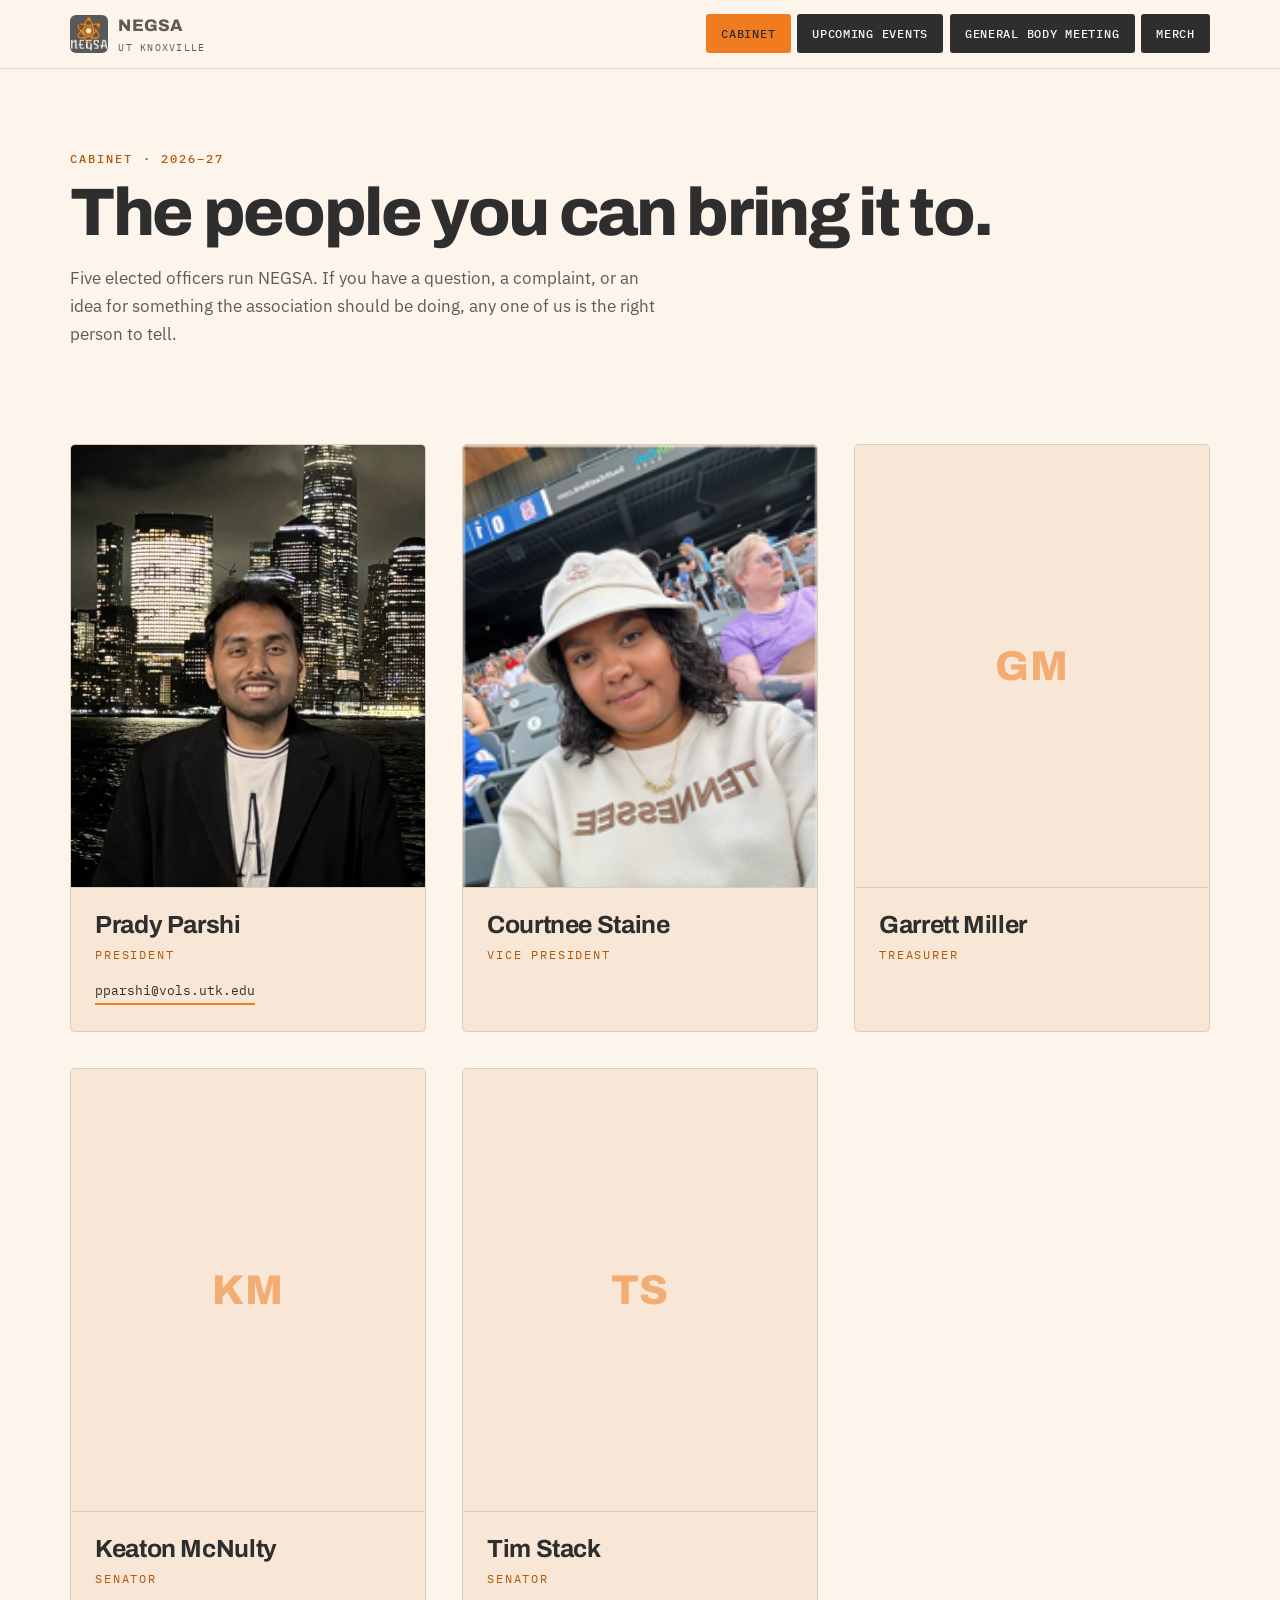
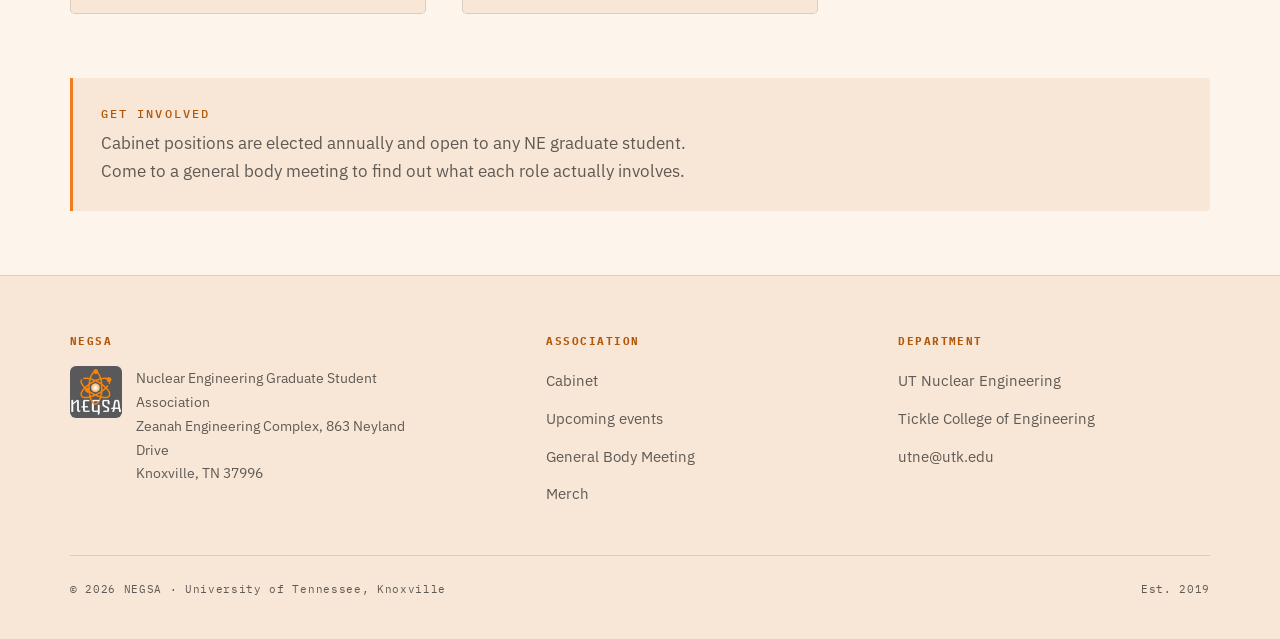
==== cabinet.html @ dd208d73 "Add files via upload" ====
<!DOCTYPE html>
<html lang="en">
<head>
<meta charset="UTF-8">
<meta name="viewport" content="width=device-width, initial-scale=1.0">
<title>Cabinet — NEGSA | UT Knoxville</title>
<meta name="description" content="The NEGSA cabinet: president, vice president, treasurer, and senators for the Nuclear Engineering Graduate Student Association at UT Knoxville.">
<link rel="icon" href="negsa-logo.jpg">
<link rel="preconnect" href="https://fonts.googleapis.com">
<link rel="preconnect" href="https://fonts.gstatic.com" crossorigin>
<link href="https://fonts.googleapis.com/css2?family=Archivo:wght@500;600;700;800&family=IBM+Plex+Mono:wght@400;500;600&family=IBM+Plex+Sans:wght@400;500;600&display=swap" rel="stylesheet">
<link rel="stylesheet" href="style.css">
</head>
<body>

<header>
  <nav class="nav">
    <a class="brand" href="index.html">
      <img src="negsa-logo.jpg" alt="">
      <span style="display:block">
        <b>NEGSA</b>
        <span>UT Knoxville</span>
      </span>
    </a>
    <button class="navtoggle" aria-expanded="false" aria-controls="navlinks">Menu</button>
    <div class="navlinks" id="navlinks">
      <a href="cabinet.html" aria-current="page">Cabinet</a>
      <a href="index.html#events">Upcoming events</a>
      <a href="index.html#gbm">General Body Meeting</a>
      <a href="index.html#merch">Merch</a>
    </div>
  </nav>
</header>

<main>

  <div class="cabinet-hero">
    <div class="shell">
      <p class="eyebrow">Cabinet &middot; 2026&ndash;27</p>
      <h1>The people you can bring it to.</h1>
      <p class="lede">Five elected officers run NEGSA. If you have a question, a complaint, or an idea for something the association should be doing, any one of us is the right person to tell.</p>
    </div>
  </div>

  <div class="shell">

    <div class="roster">

      <div class="roster-row">
        <div class="portrait"><img src="prady.jpg" alt="Prady Parshi"></div>
        <div class="caption">
          <h2>Prady Parshi</h2>
          <p class="role">President</p>
          <a class="contact-link" href="mailto:pparshi@vols.utk.edu">pparshi@vols.utk.edu</a>
        </div>
      </div>

      <div class="roster-row">
        <div class="portrait"><img src="courtneepicture.png" alt="Courtnee Staine"></div>
        <div class="caption">
          <h2>Courtnee Staine</h2>
          <p class="role">Vice President</p>
        </div>
      </div>

      <div class="roster-row">
        <div class="portrait" data-initials="GM"></div>
        <div class="caption">
          <h2>Garrett Miller</h2>
          <p class="role">Treasurer</p>
        </div>
      </div>

      <div class="roster-row">
        <div class="portrait" data-initials="KM"></div>
        <div class="caption">
          <h2>Keaton McNulty</h2>
          <p class="role">Senator</p>
        </div>
      </div>

      <div class="roster-row">
        <div class="portrait" data-initials="TS"></div>
        <div class="caption">
          <h2>Tim Stack</h2>
          <p class="role">Senator</p>
        </div>
      </div>

    </div>

    <div class="merch-note" style="margin-top:4rem;margin-bottom:4rem">
      <p class="eyebrow" style="margin-bottom:.4rem">Get involved</p>
      <p class="lede">Cabinet positions are elected annually and open to any NE graduate student. Come to a general body meeting to find out what each role actually involves.</p>
    </div>

  </div>

</main>

<footer>
  <div class="shell">
    <div class="foot-grid">
      <div>
        <h4>NEGSA</h4>
        <div class="foot-brand">
          <img src="negsa-logo.jpg" alt="">
          <p>Nuclear Engineering Graduate Student Association<br>Zeanah Engineering Complex, 863 Neyland Drive<br>Knoxville, TN 37996</p>
        </div>
      </div>
      <div>
        <h4>Association</h4>
        <ul>
          <li><a href="cabinet.html">Cabinet</a></li>
          <li><a href="index.html#events">Upcoming events</a></li>
          <li><a href="index.html#gbm">General Body Meeting</a></li>
          <li><a href="index.html#merch">Merch</a></li>
        </ul>
      </div>
      <div>
        <h4>Department</h4>
        <ul>
          <li><a href="https://ne.utk.edu">UT Nuclear Engineering</a></li>
          <li><a href="https://tickle.utk.edu">Tickle College of Engineering</a></li>
          <li><a href="mailto:utne@utk.edu">utne@utk.edu</a></li>
        </ul>
      </div>
    </div>
    <div class="colophon">
      <span>&copy; 2026 NEGSA &middot; University of Tennessee, Knoxville</span>
      <span>Est. 2019</span>
    </div>
  </div>
</footer>

<script src="script.js"></script>
</body>
</html>
---- style.css ----
:root{
  --paper:#FDF4EC;
  --paper-deep:#F8E7D6;
  --ink:#2E2E2E;
  --ink-soft:#5F5A55;
  --orange:#F07C1F;
  --orange-deep:#B15709;
  --rule:rgba(46,46,46,.14);
  --shell:min(1140px,92vw);
}

*{box-sizing:border-box;margin:0;padding:0}
html{scroll-behavior:smooth;scroll-padding-top:88px}
body{
  background:var(--paper);
  color:var(--ink);
  font-family:"IBM Plex Sans",system-ui,sans-serif;
  font-size:17px;
  line-height:1.65;
  -webkit-font-smoothing:antialiased;
}
img{max-width:100%;display:block}
a{color:inherit}

/* ---------- shared type ---------- */
.eyebrow{
  font-family:"IBM Plex Mono",monospace;
  font-size:.72rem;
  font-weight:500;
  letter-spacing:.18em;
  text-transform:uppercase;
  color:var(--orange-deep);
}
.h2{
  font-family:"Archivo",sans-serif;
  font-weight:800;
  font-size:clamp(2rem,4.4vw,3rem);
  line-height:1.04;
  letter-spacing:-.02em;
  margin:.5rem 0 1.1rem;
}
.lede{max-width:60ch;color:var(--ink-soft)}

.shell{width:var(--shell);margin-inline:auto}
section{padding:clamp(4rem,9vw,7rem) 0}

.orbit-rule{
  position:relative;height:1px;background:var(--rule);
  width:var(--shell);margin:0 auto;
}
.orbit-rule::after{
  content:"";position:absolute;top:-3.5px;left:0;
  width:7px;height:7px;border-radius:50%;background:var(--orange);
}

/* ---------- nav ---------- */
header{
  position:sticky;top:0;z-index:50;
  background:rgba(253,244,236,.9);
  backdrop-filter:blur(10px);
  border-bottom:1px solid var(--rule);
}
.nav{
  width:var(--shell);margin-inline:auto;
  display:flex;align-items:center;gap:1.25rem;
  padding:.75rem 0;
}
.brand{display:flex;align-items:center;gap:.65rem;text-decoration:none;margin-right:auto}
.brand img{width:38px;height:38px;border-radius:6px}
.brand b{
  font-family:"Archivo",sans-serif;font-weight:800;
  font-size:1.05rem;letter-spacing:.01em;
}
.brand span{
  display:block;font-family:"IBM Plex Mono",monospace;
  font-size:.6rem;letter-spacing:.13em;text-transform:uppercase;color:var(--ink-soft);
}
.navlinks{display:flex;gap:.4rem;align-items:center}
.navlinks a{
  font-family:"IBM Plex Mono",monospace;
  font-size:.76rem;font-weight:500;letter-spacing:.06em;
  text-transform:uppercase;text-decoration:none;
  padding:.6rem .95rem;border-radius:3px;
  background:var(--ink);color:var(--paper);
  transition:background .18s ease,color .18s ease;
}
.navlinks a:hover,.navlinks a:focus-visible{background:var(--orange);color:var(--ink)}
.navlinks a[aria-current="page"]{background:var(--orange);color:var(--ink)}
.navtoggle{display:none}

/* ---------- hero ---------- */
.hero{position:relative;overflow:hidden;padding:clamp(3.5rem,8vw,6.5rem) 0 clamp(3rem,6vw,5rem)}
.hero-grid{
  width:var(--shell);margin-inline:auto;
  display:grid;grid-template-columns:1.15fr .85fr;
  gap:clamp(2rem,5vw,4rem);align-items:center;
}
.hero h1{
  font-family:"Archivo",sans-serif;font-weight:800;
  font-size:clamp(2.6rem,6.6vw,4.9rem);
  line-height:.96;letter-spacing:-.035em;
  margin:.85rem 0 1.25rem;
}
.hero h1 em{font-style:normal;color:var(--orange-deep)}
.hero p{max-width:46ch;color:var(--ink-soft);font-size:1.06rem}
.cta-row{display:flex;flex-wrap:wrap;gap:.75rem;margin-top:2rem}
.btn{
  font-family:"IBM Plex Mono",monospace;font-size:.78rem;font-weight:600;
  letter-spacing:.08em;text-transform:uppercase;text-decoration:none;
  display:inline-block;
  padding:.9rem 1.5rem;border-radius:3px;border:1.5px solid var(--ink);
  transition:transform .16s ease,background .18s ease,color .18s ease;
}
.btn-solid{background:var(--ink);color:var(--paper)}
.btn-solid:hover{background:var(--orange);border-color:var(--orange);color:var(--ink)}
.btn-ghost{background:transparent;color:var(--ink)}
.btn-ghost:hover{background:var(--ink);color:var(--paper)}
.btn:hover{transform:translateY(-2px)}

/* orbit signature — rings hold still, electrons travel */
.orbit{position:relative;display:grid;place-items:center;aspect-ratio:1;max-width:420px;margin-inline:auto;width:100%}
.orbit svg{position:absolute;inset:0;width:100%;height:100%;overflow:visible}
.orbit-logo{
  position:relative;width:44%;border-radius:12px;
  box-shadow:0 10px 34px rgba(46,46,46,.14);
}

/* ---------- stat strip ---------- */
.stats{
  background:var(--paper-deep);
  border-block:1px solid var(--rule);
  padding:2.4rem 0;
}
.stats-grid{
  width:var(--shell);margin-inline:auto;
  display:grid;grid-template-columns:repeat(3,1fr);gap:1.5rem;
}
.stat{border-left:2px solid var(--orange);padding-left:1.1rem}
.stat b{
  display:block;font-family:"Archivo",sans-serif;font-weight:800;
  font-size:clamp(1.8rem,3.4vw,2.5rem);line-height:1;letter-spacing:-.02em;
}
.stat span{
  display:block;margin-top:.45rem;
  font-family:"IBM Plex Mono",monospace;font-size:.72rem;
  letter-spacing:.1em;text-transform:uppercase;color:var(--ink-soft);
}

/* ---------- mission ---------- */
.about-grid{display:grid;grid-template-columns:1fr 1fr;gap:clamp(2rem,5vw,4.5rem)}
.does{list-style:none;display:grid;gap:1.4rem;margin-top:.5rem}
.does li{padding-left:2.5rem;position:relative}
.does li::before{
  content:"";position:absolute;left:0;top:.55rem;
  width:10px;height:10px;border-radius:50%;
  background:var(--orange);box-shadow:0 0 0 5px rgba(240,124,31,.2);
}
.does b{display:block;font-family:"Archivo",sans-serif;font-weight:700;font-size:1.02rem}
.does p{color:var(--ink-soft);font-size:.94rem;margin-top:.15rem}

/* ---------- events ---------- */
.events{display:grid;gap:0;margin-top:2.5rem;border-top:1px solid var(--rule)}
.event{
  display:grid;grid-template-columns:150px 1fr auto;
  gap:1.75rem;align-items:center;
  padding:1.5rem 0;border-bottom:1px solid var(--rule);
  transition:padding-left .2s ease;
}
.event:hover{padding-left:.85rem}
.event-date{
  font-family:"IBM Plex Mono",monospace;font-size:.78rem;font-weight:600;
  letter-spacing:.06em;text-transform:uppercase;color:var(--orange-deep);
}
.event-date span{display:block;color:var(--ink-soft);font-weight:400;margin-top:.2rem}
.event h3{font-family:"Archivo",sans-serif;font-weight:700;font-size:1.15rem;letter-spacing:-.01em}
.event p{color:var(--ink-soft);font-size:.92rem;margin-top:.2rem}
.event-tag{
  font-family:"IBM Plex Mono",monospace;font-size:.66rem;letter-spacing:.1em;
  text-transform:uppercase;padding:.35rem .7rem;border:1px solid var(--rule);
  border-radius:2px;white-space:nowrap;color:var(--ink-soft);
}
.event-tag.tbc{border-color:var(--orange);color:var(--orange-deep)}
.year-break{
  display:flex;align-items:center;gap:1rem;
  padding:2rem 0 .75rem;
  font-family:"IBM Plex Mono",monospace;font-size:.72rem;
  letter-spacing:.16em;text-transform:uppercase;color:var(--ink-soft);
}
.year-break::after{content:"";flex:1;height:1px;background:var(--rule)}

/* ---------- GBM dark band ---------- */
.gbm{background:var(--ink);color:var(--paper)}
.gbm .eyebrow{color:var(--orange)}
.gbm .lede{color:rgba(253,244,236,.72)}
.gbm-grid{display:grid;grid-template-columns:1.1fr .9fr;gap:clamp(2rem,5vw,4rem);align-items:center}
.gbm-card{
  border:1px solid rgba(253,244,236,.2);border-radius:4px;
  padding:1.9rem;background:rgba(253,244,236,.04);
}
.gbm-card dl{display:grid;grid-template-columns:auto 1fr;gap:.9rem 1.5rem;margin-bottom:1.75rem}
.gbm-card dt{
  font-family:"IBM Plex Mono",monospace;font-size:.68rem;letter-spacing:.12em;
  text-transform:uppercase;color:var(--orange);padding-top:.22rem;
}
.gbm-card dd{font-family:"Archivo",sans-serif;font-weight:600;font-size:1.02rem}
.gbm .btn-solid{background:var(--orange);border-color:var(--orange);color:var(--ink)}
.gbm .btn-solid:hover{background:var(--paper);border-color:var(--paper)}

/* ---------- merch ---------- */
.merch-head{display:flex;justify-content:space-between;align-items:flex-end;gap:2rem;flex-wrap:wrap}
.merch-grid{
  display:grid;grid-template-columns:repeat(auto-fit,minmax(190px,1fr));
  gap:1rem;margin-top:2.5rem;
}
.merch-item{
  border:1px solid var(--rule);border-radius:4px;
  padding:1.5rem 1.25rem;background:var(--paper-deep);
  transition:border-color .2s ease,transform .2s ease;
}
.merch-item:hover{border-color:var(--orange);transform:translateY(-3px)}
.merch-item b{display:block;font-family:"Archivo",sans-serif;font-weight:700;font-size:1.05rem}
.merch-item span{
  display:block;margin-top:.3rem;font-family:"IBM Plex Mono",monospace;
  font-size:.7rem;letter-spacing:.08em;text-transform:uppercase;color:var(--ink-soft);
}
.merch-note{
  margin-top:2.5rem;padding:1.6rem 1.75rem;
  border-left:3px solid var(--orange);background:var(--paper-deep);border-radius:0 4px 4px 0;
}

/* ---------- cabinet ---------- */
.cabinet-hero{padding:clamp(3rem,7vw,5rem) 0 clamp(2rem,4vw,3rem)}
.cabinet-hero h1{
  font-family:"Archivo",sans-serif;font-weight:800;
  font-size:clamp(2.4rem,6vw,4.2rem);line-height:.98;letter-spacing:-.035em;
  margin:.8rem 0 1.1rem;
}

.portrait{
  aspect-ratio:1;border-radius:5px;overflow:hidden;
  background:var(--paper-deep);border:1px solid var(--rule);
  display:grid;place-items:center;position:relative;
}
.portrait::after{
  content:attr(data-initials);
  font-family:"Archivo",sans-serif;font-weight:800;
  font-size:clamp(1.8rem,4vw,2.6rem);letter-spacing:.02em;
  color:var(--orange);opacity:.55;
}
.portrait:has(img)::after{content:none}
.portrait img{width:100%;height:100%;object-fit:cover}

.role{
  font-family:"IBM Plex Mono",monospace;font-size:.72rem;
  letter-spacing:.16em;text-transform:uppercase;color:var(--orange-deep);
}
.contact-link{
  display:inline-block;margin-top:.7rem;
  font-family:"IBM Plex Mono",monospace;font-size:.85rem;
  color:var(--ink);text-decoration:none;
  border-bottom:2px solid var(--orange);padding-bottom:2px;
}
.contact-link:hover{color:var(--orange-deep)}

.roster{
  display:grid;grid-template-columns:repeat(3,minmax(0,1fr));
  gap:clamp(1.5rem,3vw,2.25rem);
  margin:3rem 0 0;
}
.roster-row{
  border:1px solid var(--rule);border-radius:5px;overflow:hidden;
  background:var(--paper-deep);
  transition:border-color .2s ease,transform .2s ease;
}
.roster-row:hover{border-color:var(--orange);transform:translateY(-3px)}
.roster-row .portrait{border:0;border-radius:0;aspect-ratio:4/5}
.roster-row .caption{padding:1.4rem 1.5rem 1.6rem;border-top:1px solid var(--rule)}
.roster-row h2{
  font-family:"Archivo",sans-serif;font-weight:700;
  font-size:clamp(1.25rem,2.2vw,1.55rem);letter-spacing:-.015em;
  line-height:1.15;margin:0 0 .35rem;
}
.roster-row .contact-link{margin-top:1rem;font-size:.8rem}

/* ---------- footer ---------- */
footer{background:var(--paper-deep);border-top:1px solid var(--rule);padding:3.5rem 0 2.5rem}
.foot-grid{display:grid;grid-template-columns:1.4fr 1fr 1fr;gap:2.5rem}
.foot-grid h4{
  font-family:"IBM Plex Mono",monospace;font-size:.7rem;letter-spacing:.13em;
  text-transform:uppercase;color:var(--orange-deep);margin-bottom:1rem;
}
.foot-grid ul{list-style:none;display:grid;gap:.6rem}
.foot-grid a{color:var(--ink-soft);text-decoration:none;font-size:.92rem}
.foot-grid a:hover{color:var(--orange-deep)}
.foot-brand{display:flex;gap:.9rem;align-items:flex-start}
.foot-brand img{width:52px;height:52px;border-radius:6px;flex-shrink:0}
.foot-brand p{font-size:.9rem;color:var(--ink-soft);max-width:34ch}
.colophon{
  margin-top:3rem;padding-top:1.5rem;border-top:1px solid var(--rule);
  font-family:"IBM Plex Mono",monospace;font-size:.7rem;letter-spacing:.06em;
  color:var(--ink-soft);display:flex;justify-content:space-between;gap:1rem;flex-wrap:wrap;
}

/* ---------- a11y + responsive ---------- */
a:focus-visible,button:focus-visible{outline:3px solid var(--orange-deep);outline-offset:3px}
@media (prefers-reduced-motion:reduce){
  *{animation:none!important;transition:none!important}
  html{scroll-behavior:auto}
}
@media (max-width:900px){
  .hero-grid,.about-grid,.gbm-grid{grid-template-columns:1fr}
  .orbit{order:-1;max-width:280px}
  .foot-grid{grid-template-columns:1fr 1fr}
  .stats-grid{grid-template-columns:1fr;gap:1.25rem}
  .roster{grid-template-columns:repeat(2,minmax(0,1fr));gap:1.5rem}
}
@media (max-width:760px){
  .navtoggle{
    display:block;background:var(--ink);color:var(--paper);border:0;
    font-family:"IBM Plex Mono",monospace;font-size:.72rem;letter-spacing:.08em;
    text-transform:uppercase;padding:.6rem .9rem;border-radius:3px;cursor:pointer;
  }
  .navlinks{
    display:none;position:absolute;top:100%;left:0;right:0;
    flex-direction:column;gap:.35rem;padding:1rem 4vw 1.25rem;
    background:var(--paper);border-bottom:1px solid var(--rule);
  }
  .navlinks.open{display:flex}
  .navlinks a{text-align:center}
  .event{grid-template-columns:1fr;gap:.5rem}
  .event-tag{justify-self:start}
  .foot-grid{grid-template-columns:1fr}
}
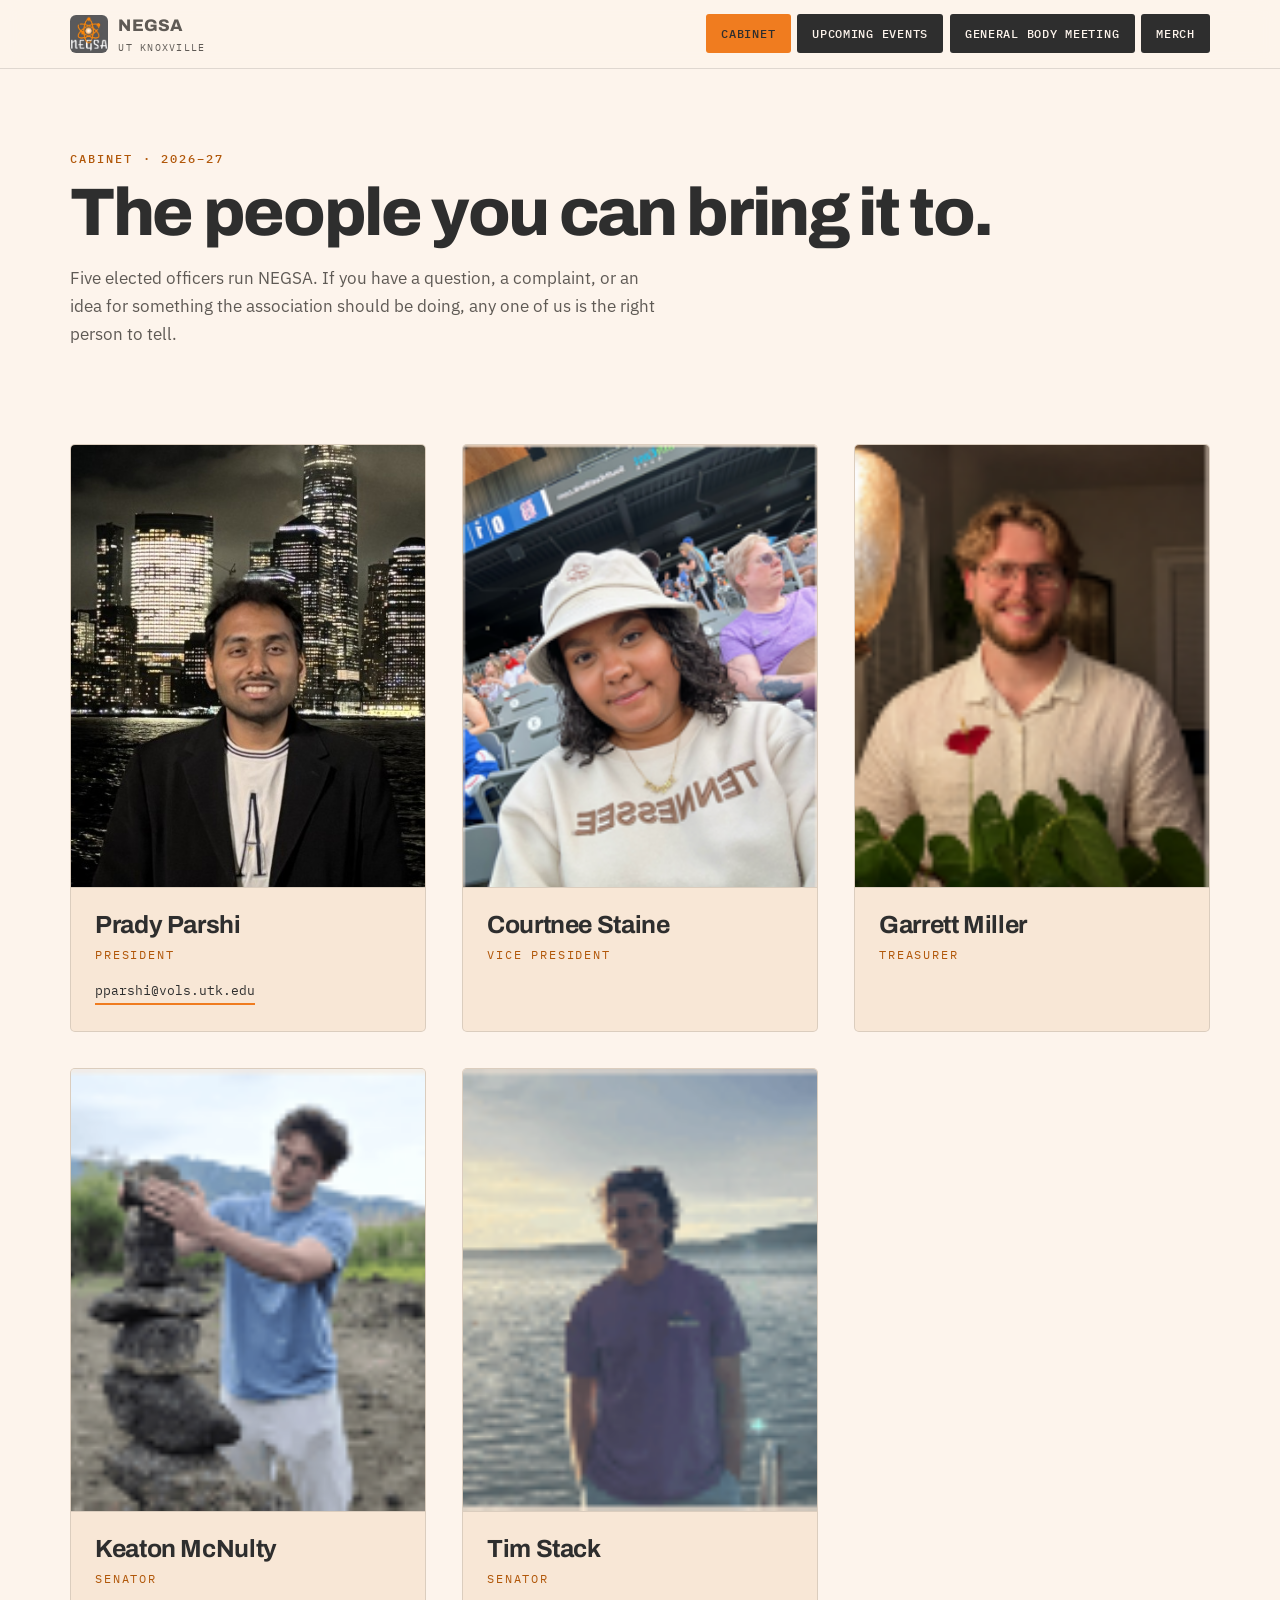
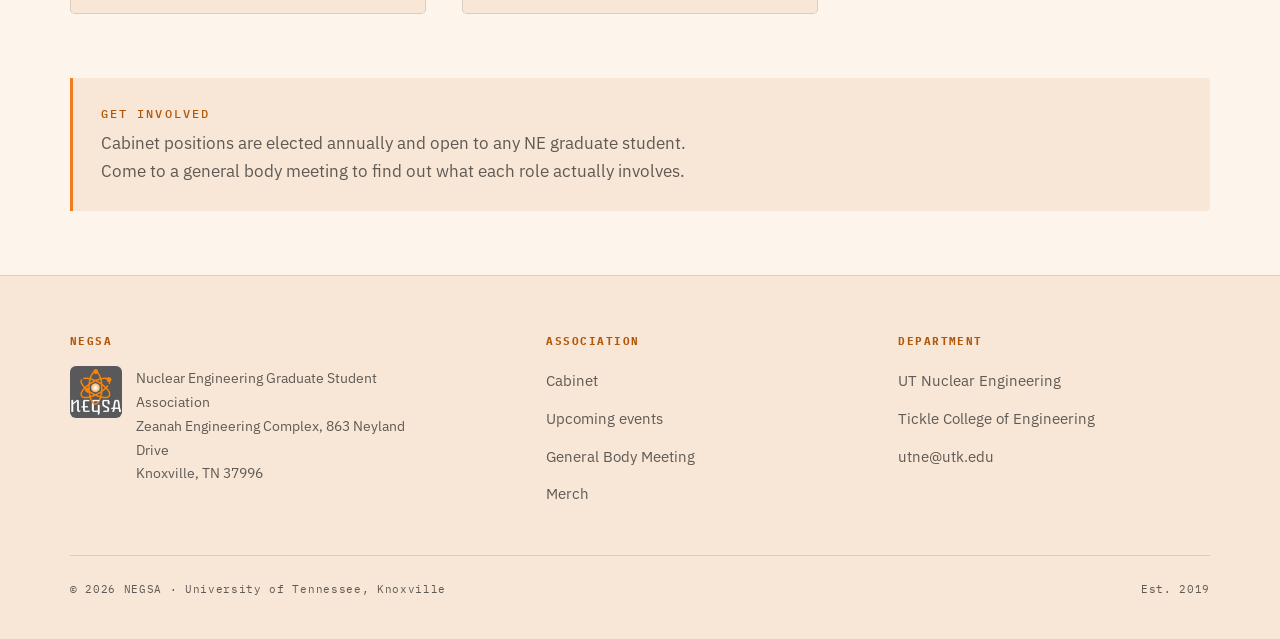
==== commit a6a87c88: "Add files via upload" ====
--- a/cabinet.html
+++ b/cabinet.html
@@ -64,7 +64,7 @@
       </div>
 
       <div class="roster-row">
-        <div class="portrait" data-initials="GM"></div>
+        <div class="portrait"><img src="Garrettpicture.png" alt="Garrett Miller"></div>
         <div class="caption">
           <h2>Garrett Miller</h2>
           <p class="role">Treasurer</p>
@@ -72,7 +72,7 @@
       </div>
 
       <div class="roster-row">
-        <div class="portrait" data-initials="KM"></div>
+        <div class="portrait"><img src="keatonpicture.png" alt="Keaton McNulty"></div>
         <div class="caption">
           <h2>Keaton McNulty</h2>
           <p class="role">Senator</p>
@@ -80,7 +80,7 @@
       </div>
 
       <div class="roster-row">
-        <div class="portrait" data-initials="TS"></div>
+        <div class="portrait"><img src="timpicture.png" alt="Tim Stack"></div>
         <div class="caption">
           <h2>Tim Stack</h2>
           <p class="role">Senator</p>
--- a/style.css
+++ b/style.css
@@ -209,15 +209,20 @@
 /* ---------- merch ---------- */
 .merch-head{display:flex;justify-content:space-between;align-items:flex-end;gap:2rem;flex-wrap:wrap}
 .merch-grid{
-  display:grid;grid-template-columns:repeat(auto-fit,minmax(190px,1fr));
-  gap:1rem;margin-top:2.5rem;
+  display:grid;grid-template-columns:repeat(3,minmax(0,1fr));
+  gap:clamp(1rem,2vw,1.5rem);margin-top:2.5rem;max-width:880px;
 }
 .merch-item{
-  border:1px solid var(--rule);border-radius:4px;
-  padding:1.5rem 1.25rem;background:var(--paper-deep);
+  border:1px solid var(--rule);border-radius:4px;overflow:hidden;
+  background:var(--paper-deep);
   transition:border-color .2s ease,transform .2s ease;
 }
 .merch-item:hover{border-color:var(--orange);transform:translateY(-3px)}
+.merch-item img{
+  width:100%;aspect-ratio:300/287;object-fit:cover;
+  background:#fff;border-bottom:1px solid var(--rule);
+}
+.merch-item .merch-body{padding:1.15rem 1.25rem 1.4rem}
 .merch-item b{display:block;font-family:"Archivo",sans-serif;font-weight:700;font-size:1.05rem}
 .merch-item span{
   display:block;margin-top:.3rem;font-family:"IBM Plex Mono",monospace;
@@ -313,6 +318,7 @@
   .foot-grid{grid-template-columns:1fr 1fr}
   .stats-grid{grid-template-columns:1fr;gap:1.25rem}
   .roster{grid-template-columns:repeat(2,minmax(0,1fr));gap:1.5rem}
+  .merch-grid{grid-template-columns:repeat(2,minmax(0,1fr))}
 }
 @media (max-width:760px){
   .navtoggle{
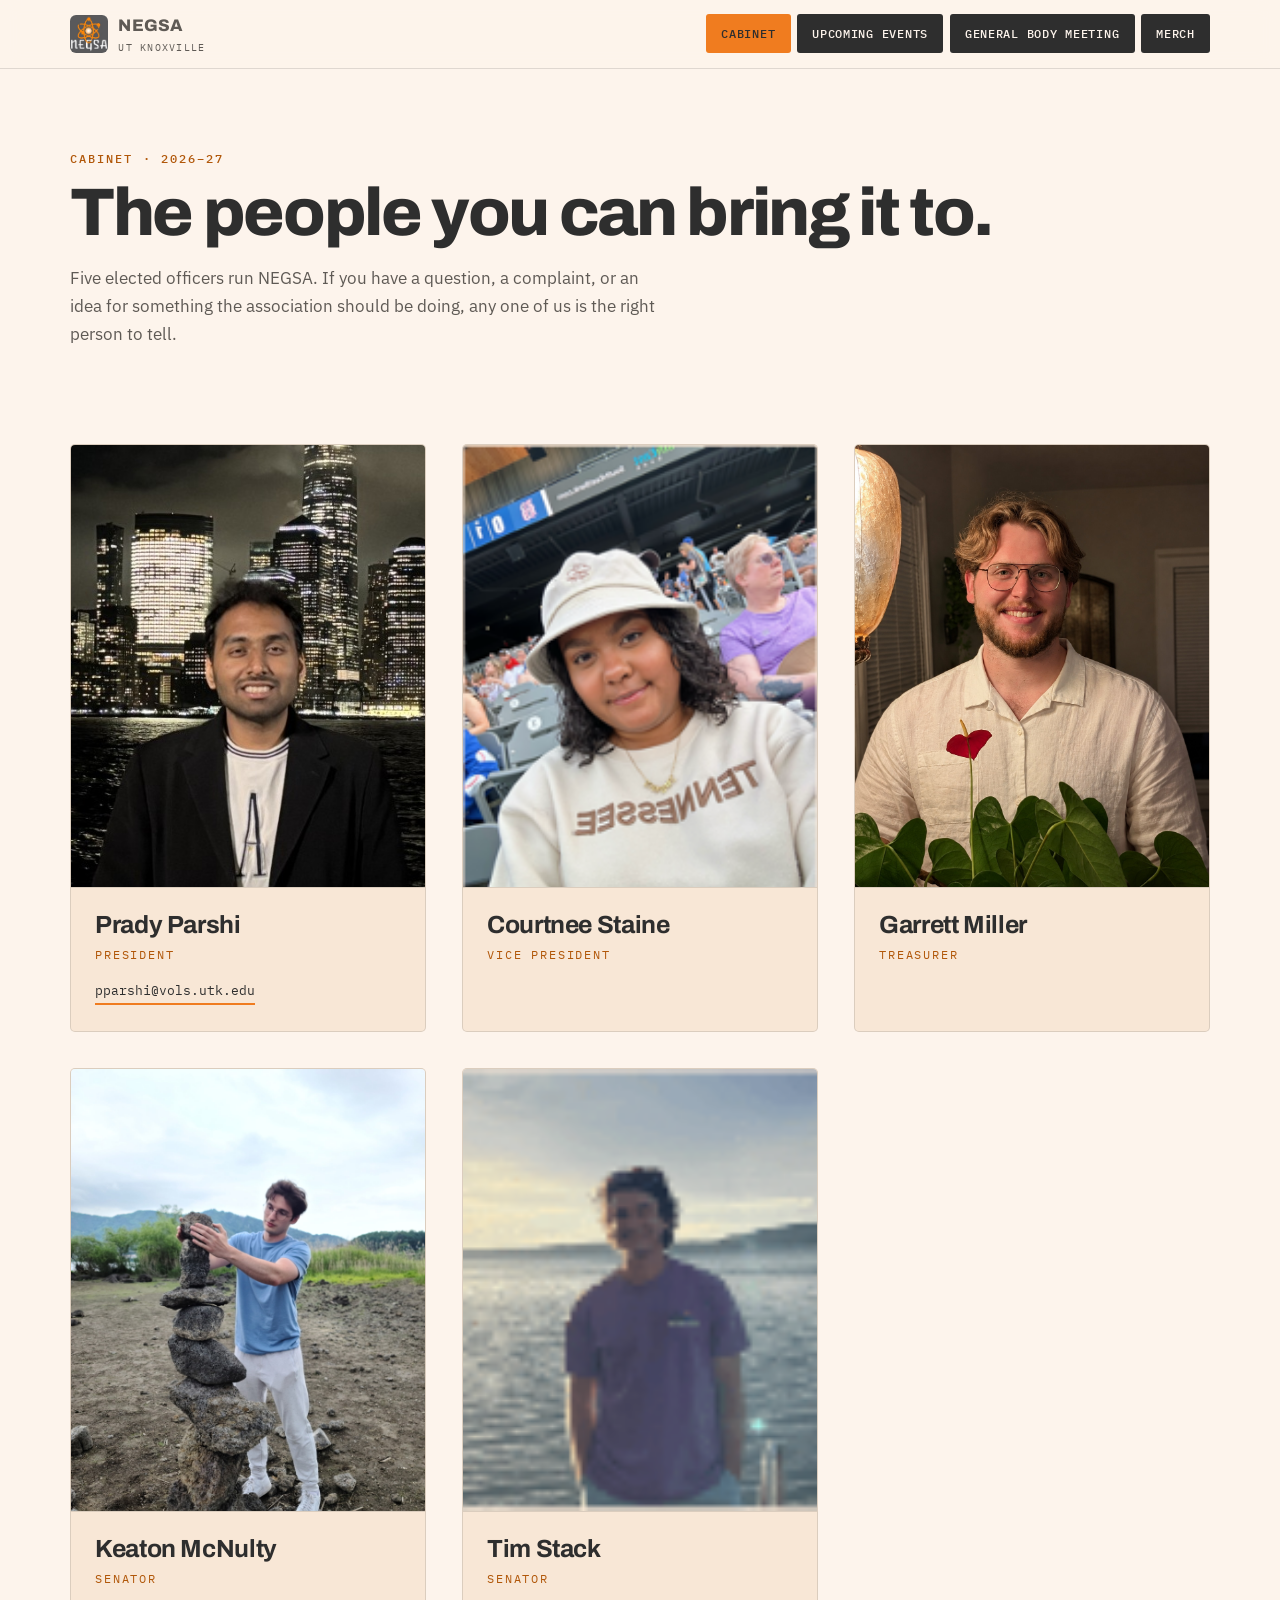
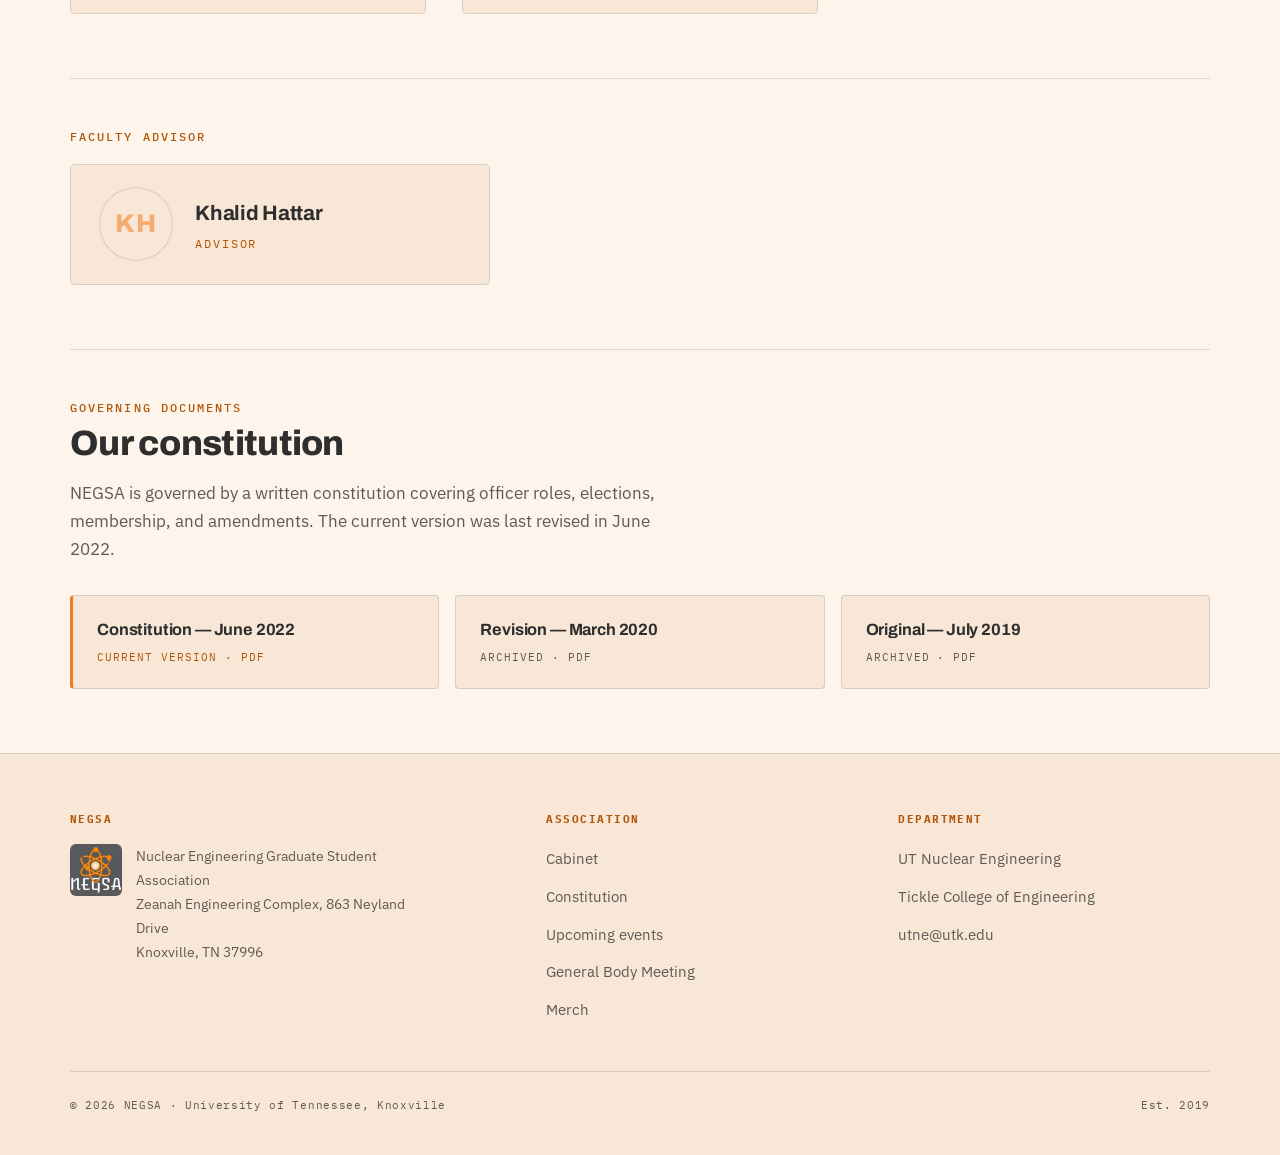
==== commit f8c8d639: "Add files via upload" ====
--- a/cabinet.html
+++ b/cabinet.html
@@ -64,7 +64,7 @@
       </div>
 
       <div class="roster-row">
-        <div class="portrait"><img src="Garrettpicture.png" alt="Garrett Miller"></div>
+        <div class="portrait"><img src="garrett.jpg" alt="Garrett Miller"></div>
         <div class="caption">
           <h2>Garrett Miller</h2>
           <p class="role">Treasurer</p>
@@ -72,7 +72,7 @@
       </div>
 
       <div class="roster-row">
-        <div class="portrait"><img src="keatonpicture.png" alt="Keaton McNulty"></div>
+        <div class="portrait"><img src="keaton.jpg" alt="Keaton McNulty"></div>
         <div class="caption">
           <h2>Keaton McNulty</h2>
           <p class="role">Senator</p>
@@ -89,9 +89,35 @@
 
     </div>
 
-    <div class="merch-note" style="margin-top:4rem;margin-bottom:4rem">
-      <p class="eyebrow" style="margin-bottom:.4rem">Get involved</p>
-      <p class="lede">Cabinet positions are elected annually and open to any NE graduate student. Come to a general body meeting to find out what each role actually involves.</p>
+    <div class="advisor-block">
+      <p class="eyebrow">Faculty advisor</p>
+      <div class="advisor-card">
+        <div class="portrait" data-initials="KH"></div>
+        <div>
+          <h2>Khalid Hattar</h2>
+          <p class="role">Advisor</p>
+        </div>
+      </div>
+    </div>
+
+    <div class="docs-block">
+      <p class="eyebrow">Governing documents</p>
+      <h2 class="h2" style="font-size:clamp(1.6rem,3vw,2.2rem)">Our constitution</h2>
+      <p class="lede">NEGSA is governed by a written constitution covering officer roles, elections, membership, and amendments. The current version was last revised in June 2022.</p>
+      <div class="doc-list">
+        <a class="doc-link current" href="NEGSA-Constitution-2022.pdf" target="_blank" rel="noopener">
+          <b>Constitution &mdash; June 2022</b>
+          <span>Current version &middot; PDF</span>
+        </a>
+        <a class="doc-link" href="NEGSA-Constitution-2020.pdf" target="_blank" rel="noopener">
+          <b>Revision &mdash; March 2020</b>
+          <span>Archived &middot; PDF</span>
+        </a>
+        <a class="doc-link" href="NEGSA-Constitution-2019.pdf" target="_blank" rel="noopener">
+          <b>Original &mdash; July 2019</b>
+          <span>Archived &middot; PDF</span>
+        </a>
+      </div>
     </div>
 
   </div>
@@ -112,6 +138,7 @@
         <h4>Association</h4>
         <ul>
           <li><a href="cabinet.html">Cabinet</a></li>
+          <li><a href="NEGSA-Constitution-2022.pdf" target="_blank" rel="noopener">Constitution</a></li>
           <li><a href="index.html#events">Upcoming events</a></li>
           <li><a href="index.html#gbm">General Body Meeting</a></li>
           <li><a href="index.html#merch">Merch</a></li>
--- a/style.css
+++ b/style.css
@@ -210,7 +210,7 @@
 .merch-head{display:flex;justify-content:space-between;align-items:flex-end;gap:2rem;flex-wrap:wrap}
 .merch-grid{
   display:grid;grid-template-columns:repeat(3,minmax(0,1fr));
-  gap:clamp(1rem,2vw,1.5rem);margin-top:2.5rem;max-width:880px;
+  gap:clamp(1rem,2.2vw,1.75rem);margin-top:2.5rem;
 }
 .merch-item{
   border:1px solid var(--rule);border-radius:4px;overflow:hidden;
@@ -286,6 +286,48 @@
   line-height:1.15;margin:0 0 .35rem;
 }
 .roster-row .contact-link{margin-top:1rem;font-size:.8rem}
+
+/* ---------- advisor ---------- */
+.advisor-block{margin-top:4rem;padding-top:3rem;border-top:1px solid var(--rule)}
+.advisor-card{
+  display:flex;align-items:center;gap:1.4rem;margin-top:1.1rem;
+  border:1px solid var(--rule);border-radius:5px;background:var(--paper-deep);
+  padding:1.4rem 1.75rem;max-width:420px;
+  transition:border-color .2s ease;
+}
+.advisor-card:hover{border-color:var(--orange)}
+.advisor-card .portrait{
+  width:74px;height:74px;flex-shrink:0;aspect-ratio:1;border-radius:50%;
+}
+.advisor-card .portrait::after{font-size:1.6rem}
+.advisor-card h2{
+  font-family:"Archivo",sans-serif;font-weight:700;
+  font-size:1.3rem;letter-spacing:-.015em;margin:0 0 .25rem;
+}
+
+/* ---------- governing documents ---------- */
+.docs-block{margin:4rem 0;padding-top:3rem;border-top:1px solid var(--rule)}
+.doc-list{
+  display:grid;grid-template-columns:repeat(auto-fit,minmax(240px,1fr));
+  gap:1rem;margin-top:2rem;
+}
+.doc-link{
+  display:block;text-decoration:none;
+  border:1px solid var(--rule);border-radius:4px;
+  background:var(--paper-deep);padding:1.3rem 1.5rem;
+  transition:border-color .2s ease,transform .2s ease;
+}
+.doc-link:hover{border-color:var(--orange);transform:translateY(-3px)}
+.doc-link.current{border-left:3px solid var(--orange)}
+.doc-link b{
+  display:block;font-family:"Archivo",sans-serif;font-weight:700;
+  font-size:1.02rem;letter-spacing:-.01em;
+}
+.doc-link span{
+  display:block;margin-top:.35rem;font-family:"IBM Plex Mono",monospace;
+  font-size:.68rem;letter-spacing:.09em;text-transform:uppercase;color:var(--ink-soft);
+}
+.doc-link.current span{color:var(--orange-deep)}
 
 /* ---------- footer ---------- */
 footer{background:var(--paper-deep);border-top:1px solid var(--rule);padding:3.5rem 0 2.5rem}
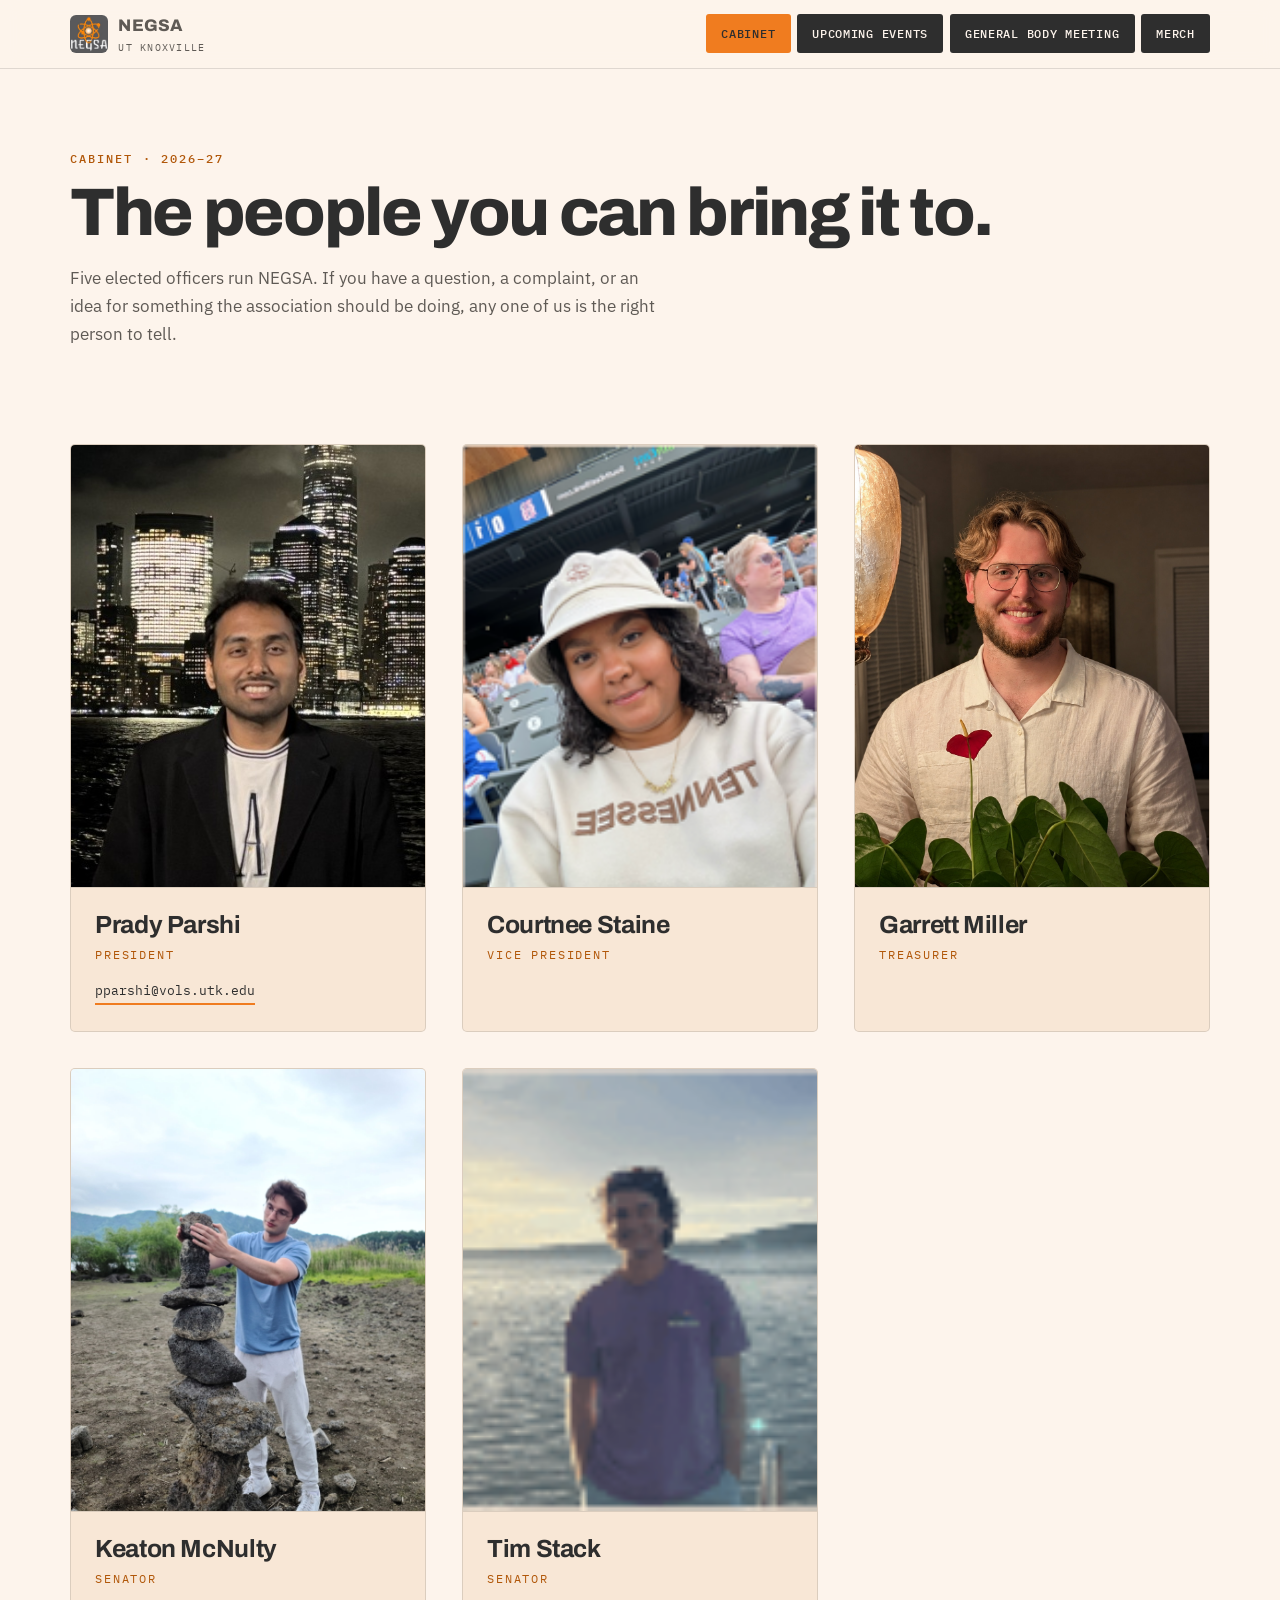
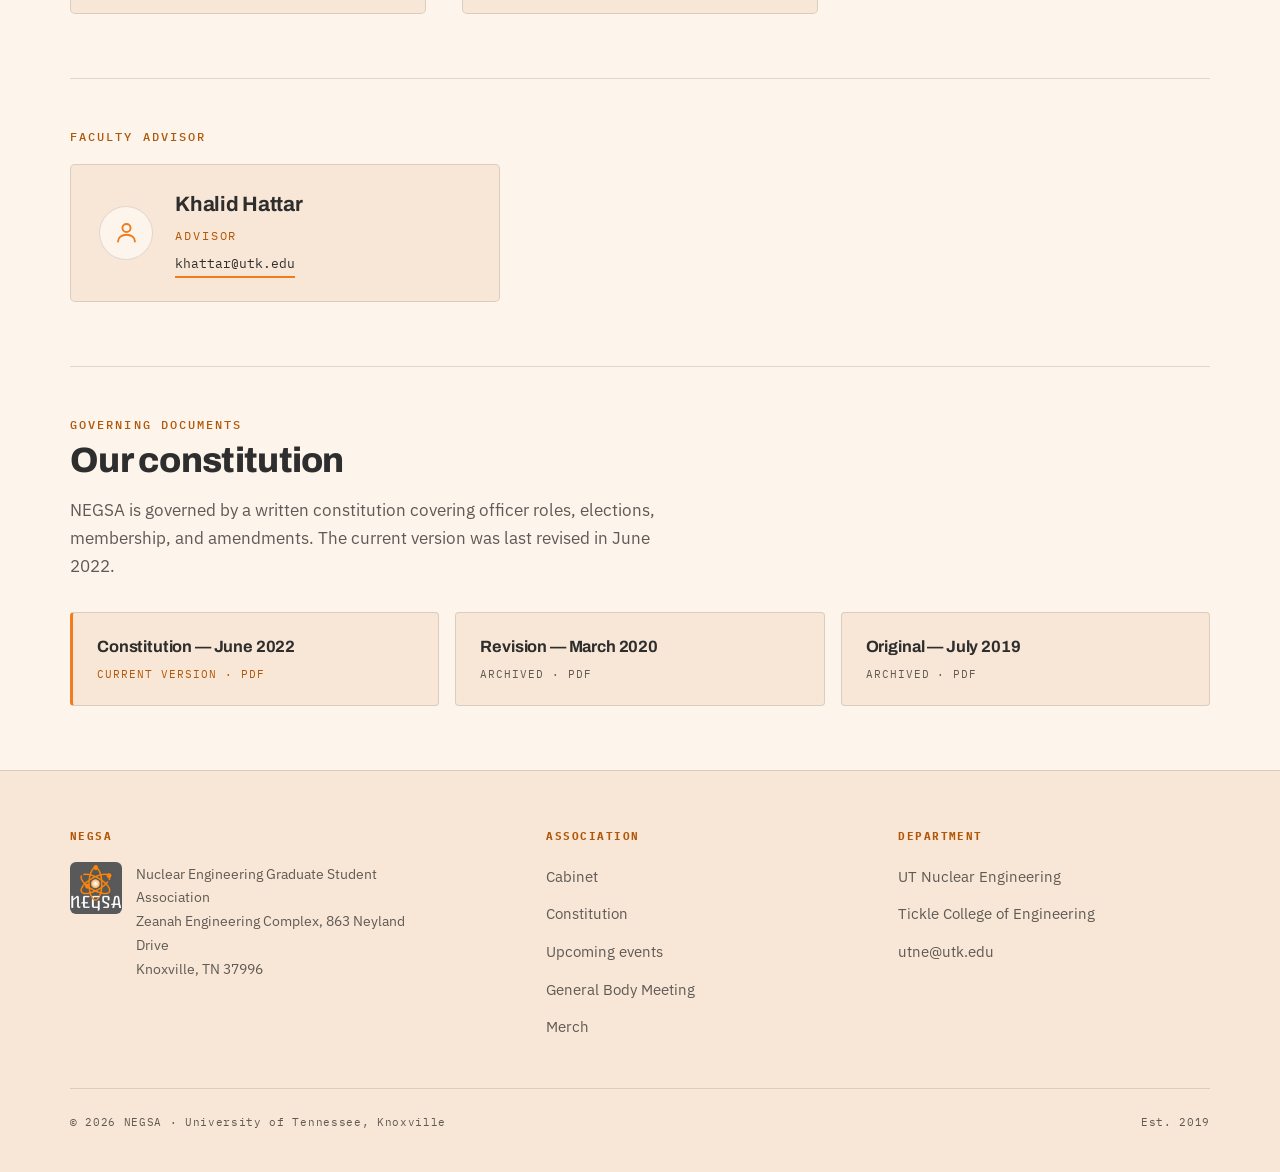
==== commit 00a56e0f: "Add files via upload" ====
--- a/cabinet.html
+++ b/cabinet.html
@@ -92,10 +92,16 @@
     <div class="advisor-block">
       <p class="eyebrow">Faculty advisor</p>
       <div class="advisor-card">
-        <div class="portrait" data-initials="KH"></div>
+        <span class="advisor-icon" aria-hidden="true">
+          <svg viewBox="0 0 24 24" fill="none" stroke="currentColor" stroke-width="1.7" stroke-linecap="round" stroke-linejoin="round">
+            <circle cx="12" cy="8" r="3.6"/>
+            <path d="M4.5 20c0-3.6 3.4-6 7.5-6s7.5 2.4 7.5 6"/>
+          </svg>
+        </span>
         <div>
           <h2>Khalid Hattar</h2>
           <p class="role">Advisor</p>
+          <a class="contact-link" href="mailto:khattar@utk.edu">khattar@utk.edu</a>
         </div>
       </div>
     </div>
--- a/style.css
+++ b/style.css
@@ -219,11 +219,11 @@
 }
 .merch-item:hover{border-color:var(--orange);transform:translateY(-3px)}
 .merch-item img{
-  width:100%;aspect-ratio:300/287;object-fit:cover;
+  width:100%;aspect-ratio:300/340;object-fit:cover;
   background:#fff;border-bottom:1px solid var(--rule);
 }
-.merch-item .merch-body{padding:1.15rem 1.25rem 1.4rem}
-.merch-item b{display:block;font-family:"Archivo",sans-serif;font-weight:700;font-size:1.05rem}
+.merch-item .merch-body{padding:1.3rem 1.4rem 1.55rem}
+.merch-item b{display:block;font-family:"Archivo",sans-serif;font-weight:700;font-size:1.15rem}
 .merch-item span{
   display:block;margin-top:.3rem;font-family:"IBM Plex Mono",monospace;
   font-size:.7rem;letter-spacing:.08em;text-transform:uppercase;color:var(--ink-soft);
@@ -292,14 +292,18 @@
 .advisor-card{
   display:flex;align-items:center;gap:1.4rem;margin-top:1.1rem;
   border:1px solid var(--rule);border-radius:5px;background:var(--paper-deep);
-  padding:1.4rem 1.75rem;max-width:420px;
+  padding:1.4rem 1.75rem;max-width:430px;
   transition:border-color .2s ease;
 }
 .advisor-card:hover{border-color:var(--orange)}
-.advisor-card .portrait{
-  width:74px;height:74px;flex-shrink:0;aspect-ratio:1;border-radius:50%;
-}
-.advisor-card .portrait::after{font-size:1.6rem}
+.advisor-icon{
+  width:54px;height:54px;flex-shrink:0;border-radius:50%;
+  display:grid;place-items:center;
+  background:var(--paper);border:1px solid var(--rule);
+  color:var(--orange);
+}
+.advisor-icon svg{width:27px;height:27px;display:block}
+.advisor-card .contact-link{margin-top:.55rem;font-size:.8rem}
 .advisor-card h2{
   font-family:"Archivo",sans-serif;font-weight:700;
   font-size:1.3rem;letter-spacing:-.015em;margin:0 0 .25rem;
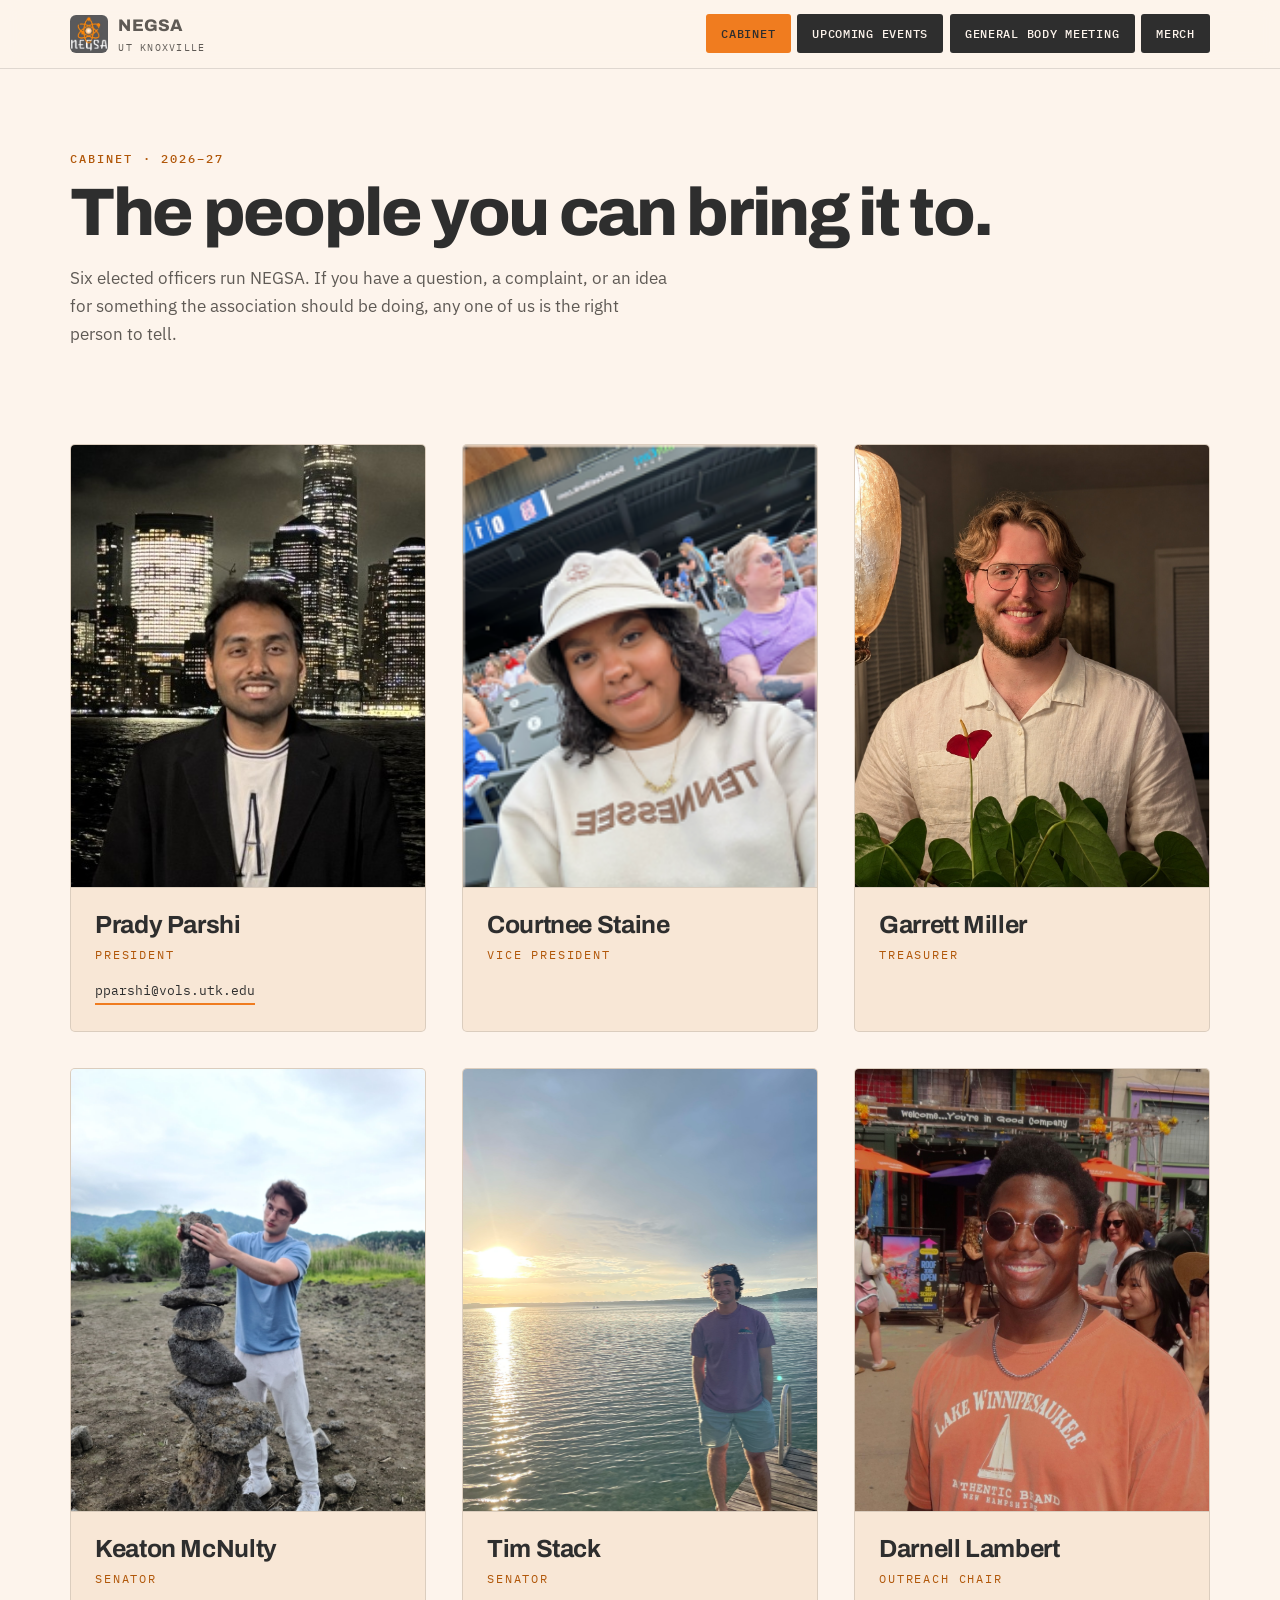
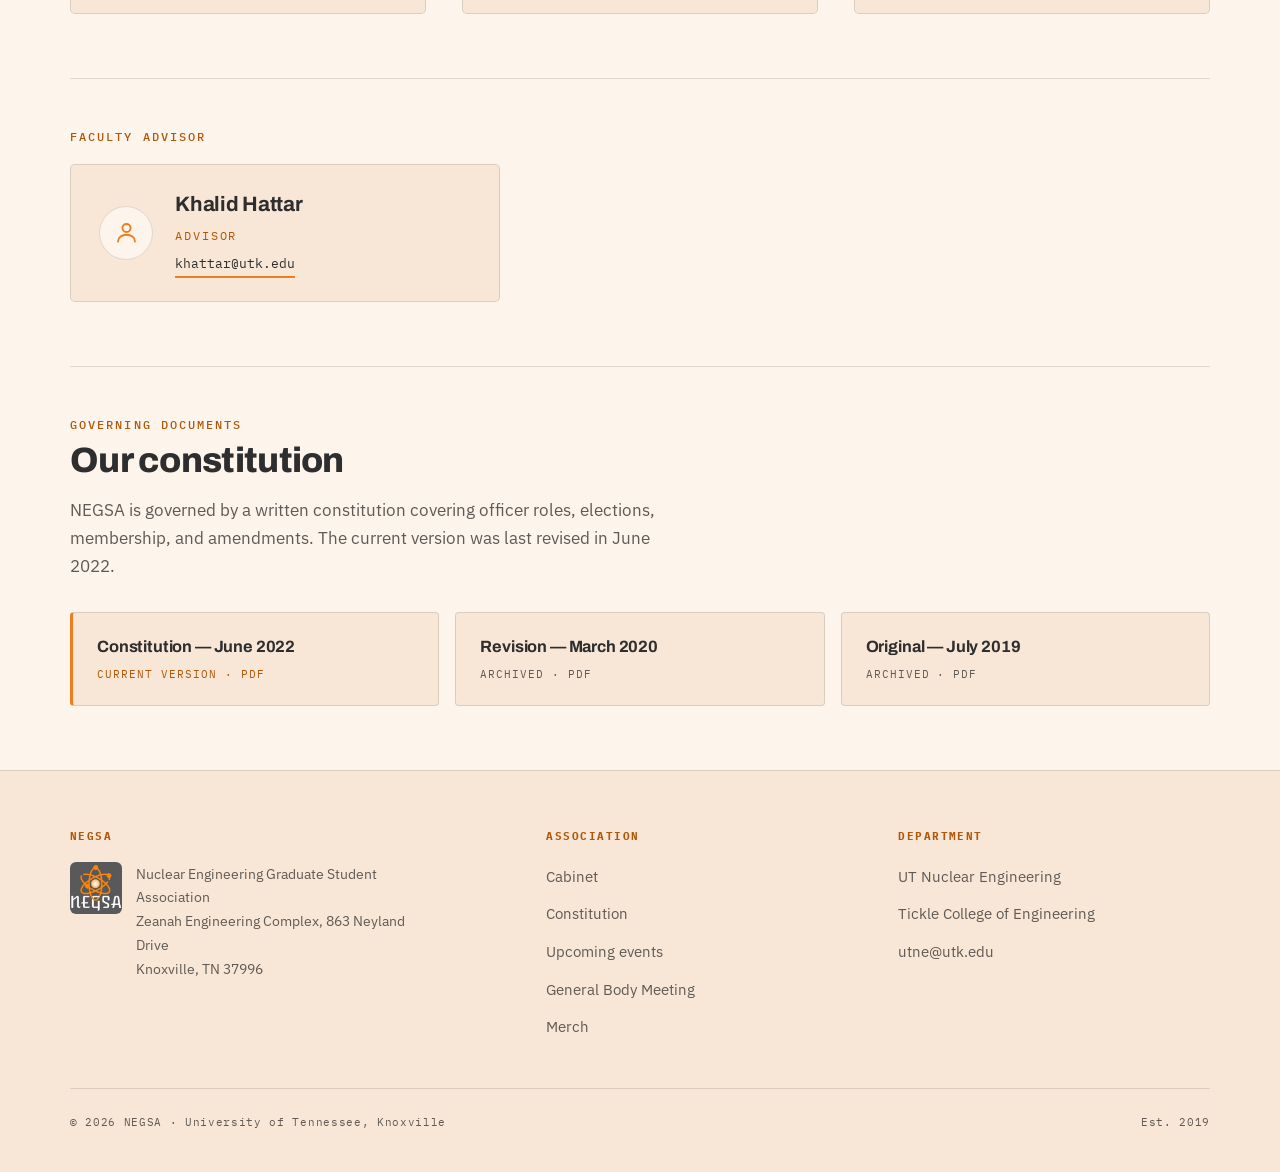
==== commit 27081f3f: "Added Outreach chair/Committee and tentatively added the next GBM; waiting for Dr. Wirth to approve " ====
--- a/cabinet.html
+++ b/cabinet.html
@@ -4,7 +4,7 @@
 <meta charset="UTF-8">
 <meta name="viewport" content="width=device-width, initial-scale=1.0">
 <title>Cabinet — NEGSA | UT Knoxville</title>
-<meta name="description" content="The NEGSA cabinet: president, vice president, treasurer, and senators for the Nuclear Engineering Graduate Student Association at UT Knoxville.">
+<meta name="description" content="The NEGSA cabinet: president, vice president, treasurer, senators, and outreach chair for the Nuclear Engineering Graduate Student Association at UT Knoxville.">
 <link rel="icon" href="negsa-logo.jpg">
 <link rel="preconnect" href="https://fonts.googleapis.com">
 <link rel="preconnect" href="https://fonts.gstatic.com" crossorigin>
@@ -38,7 +38,7 @@
     <div class="shell">
       <p class="eyebrow">Cabinet &middot; 2026&ndash;27</p>
       <h1>The people you can bring it to.</h1>
-      <p class="lede">Five elected officers run NEGSA. If you have a question, a complaint, or an idea for something the association should be doing, any one of us is the right person to tell.</p>
+      <p class="lede">Six elected officers run NEGSA. If you have a question, a complaint, or an idea for something the association should be doing, any one of us is the right person to tell.</p>
     </div>
   </div>
 
@@ -87,6 +87,13 @@
         </div>
       </div>
 
+      <div class="roster-row">
+        <div class="portrait"><img src="Darnell Lambert.jpeg" alt="Darnell Lambert"></div>
+        <div class="caption">
+          <h2>Darnell Lambert</h2>
+          <p class="role">Outreach Chair</p>
+        </div>
+      </div>
     </div>
 
     <div class="advisor-block">
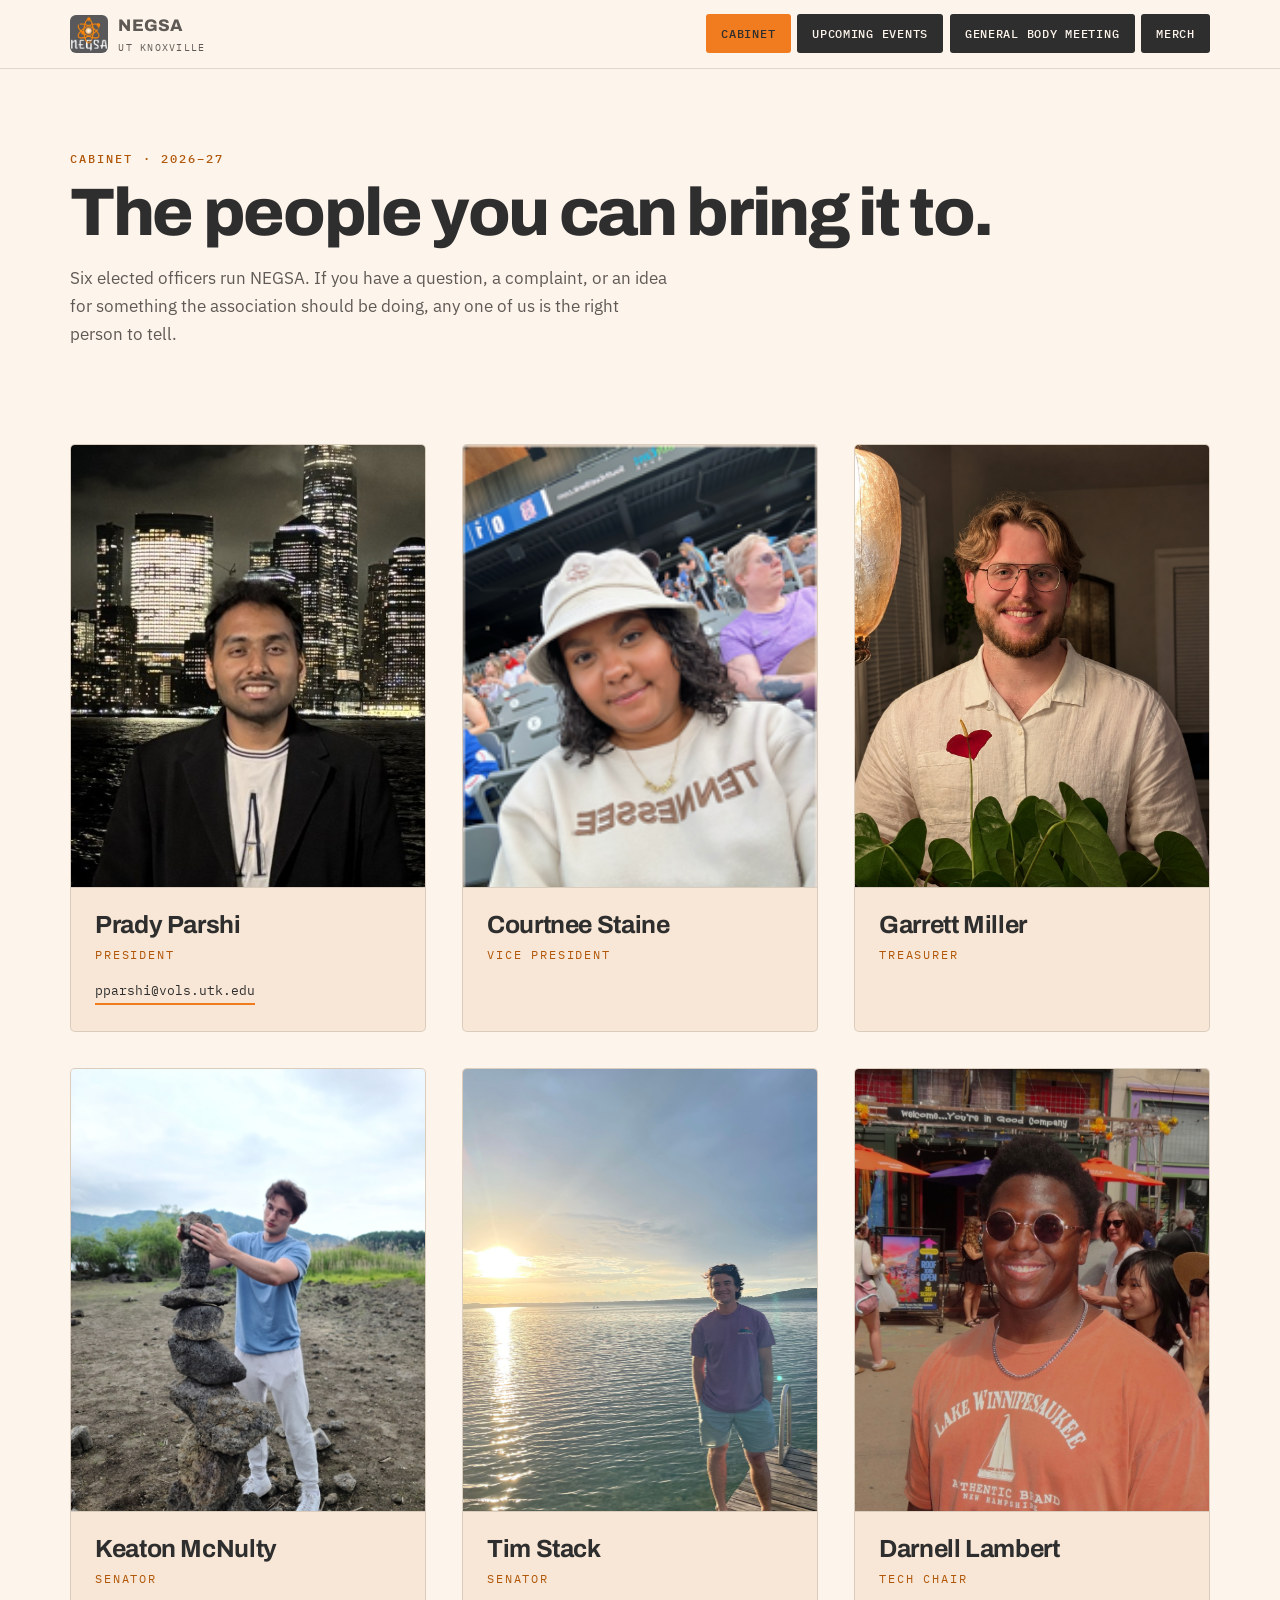
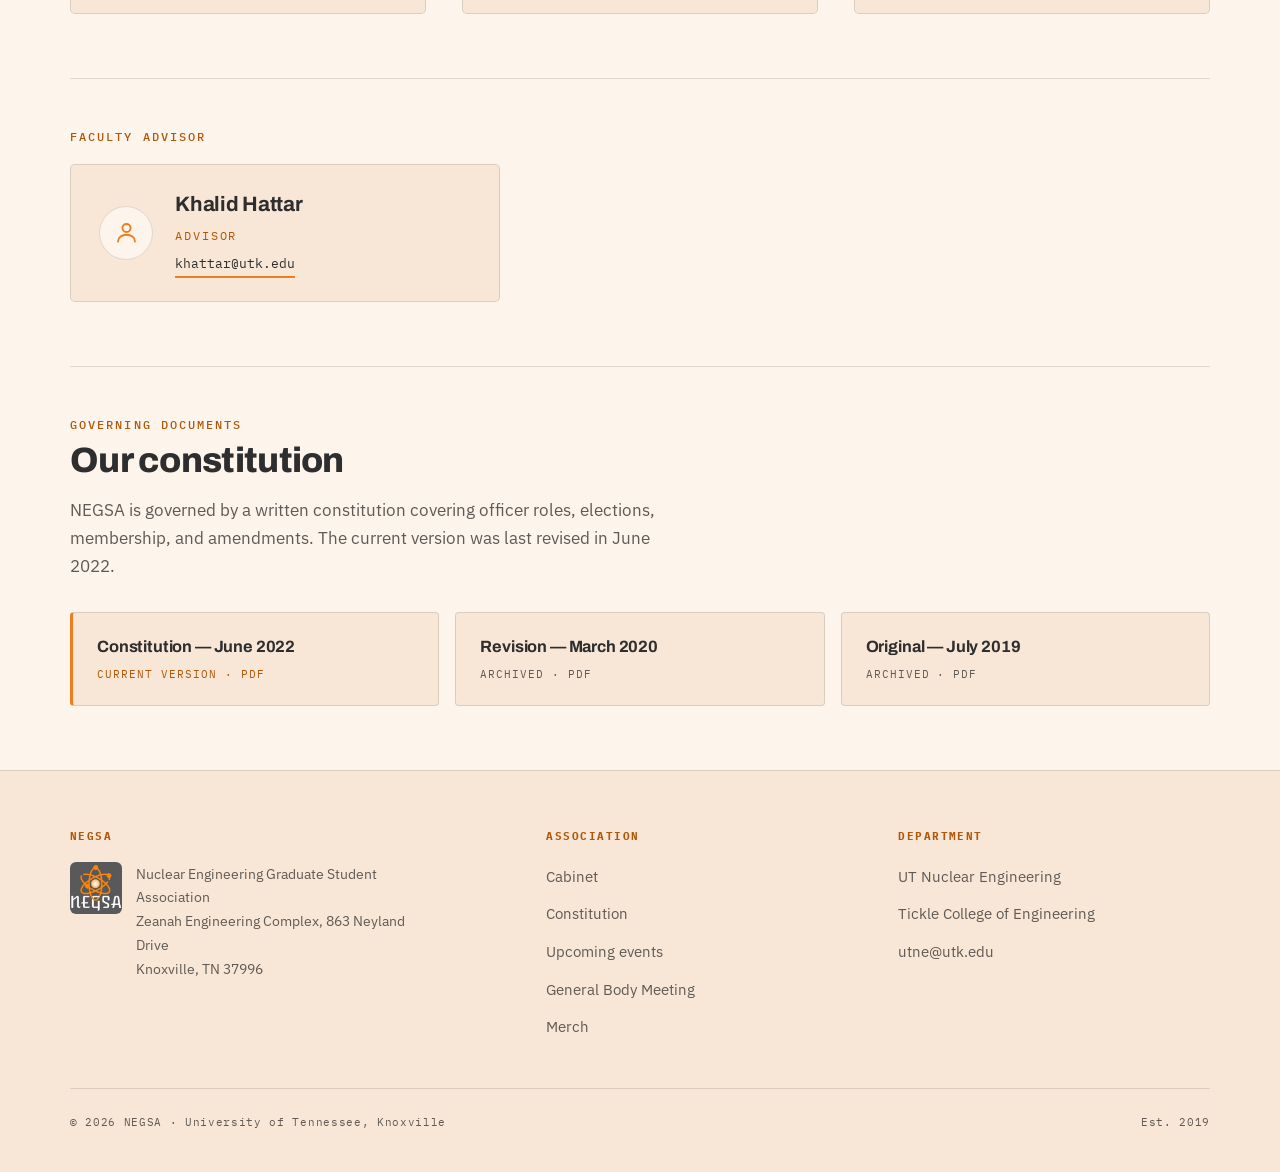
==== commit 46148a5a: "Changed name of position and added date to GBM section of website" ====
--- a/cabinet.html
+++ b/cabinet.html
@@ -4,7 +4,7 @@
 <meta charset="UTF-8">
 <meta name="viewport" content="width=device-width, initial-scale=1.0">
 <title>Cabinet — NEGSA | UT Knoxville</title>
-<meta name="description" content="The NEGSA cabinet: president, vice president, treasurer, senators, and outreach chair for the Nuclear Engineering Graduate Student Association at UT Knoxville.">
+<meta name="description" content="The NEGSA cabinet: president, vice president, treasurer, senators, and tech chair for the Nuclear Engineering Graduate Student Association at UT Knoxville.">
 <link rel="icon" href="negsa-logo.jpg">
 <link rel="preconnect" href="https://fonts.googleapis.com">
 <link rel="preconnect" href="https://fonts.gstatic.com" crossorigin>
@@ -91,7 +91,7 @@
         <div class="portrait"><img src="Darnell Lambert.jpeg" alt="Darnell Lambert"></div>
         <div class="caption">
           <h2>Darnell Lambert</h2>
-          <p class="role">Outreach Chair</p>
+          <p class="role">Tech Chair</p>
         </div>
       </div>
     </div>
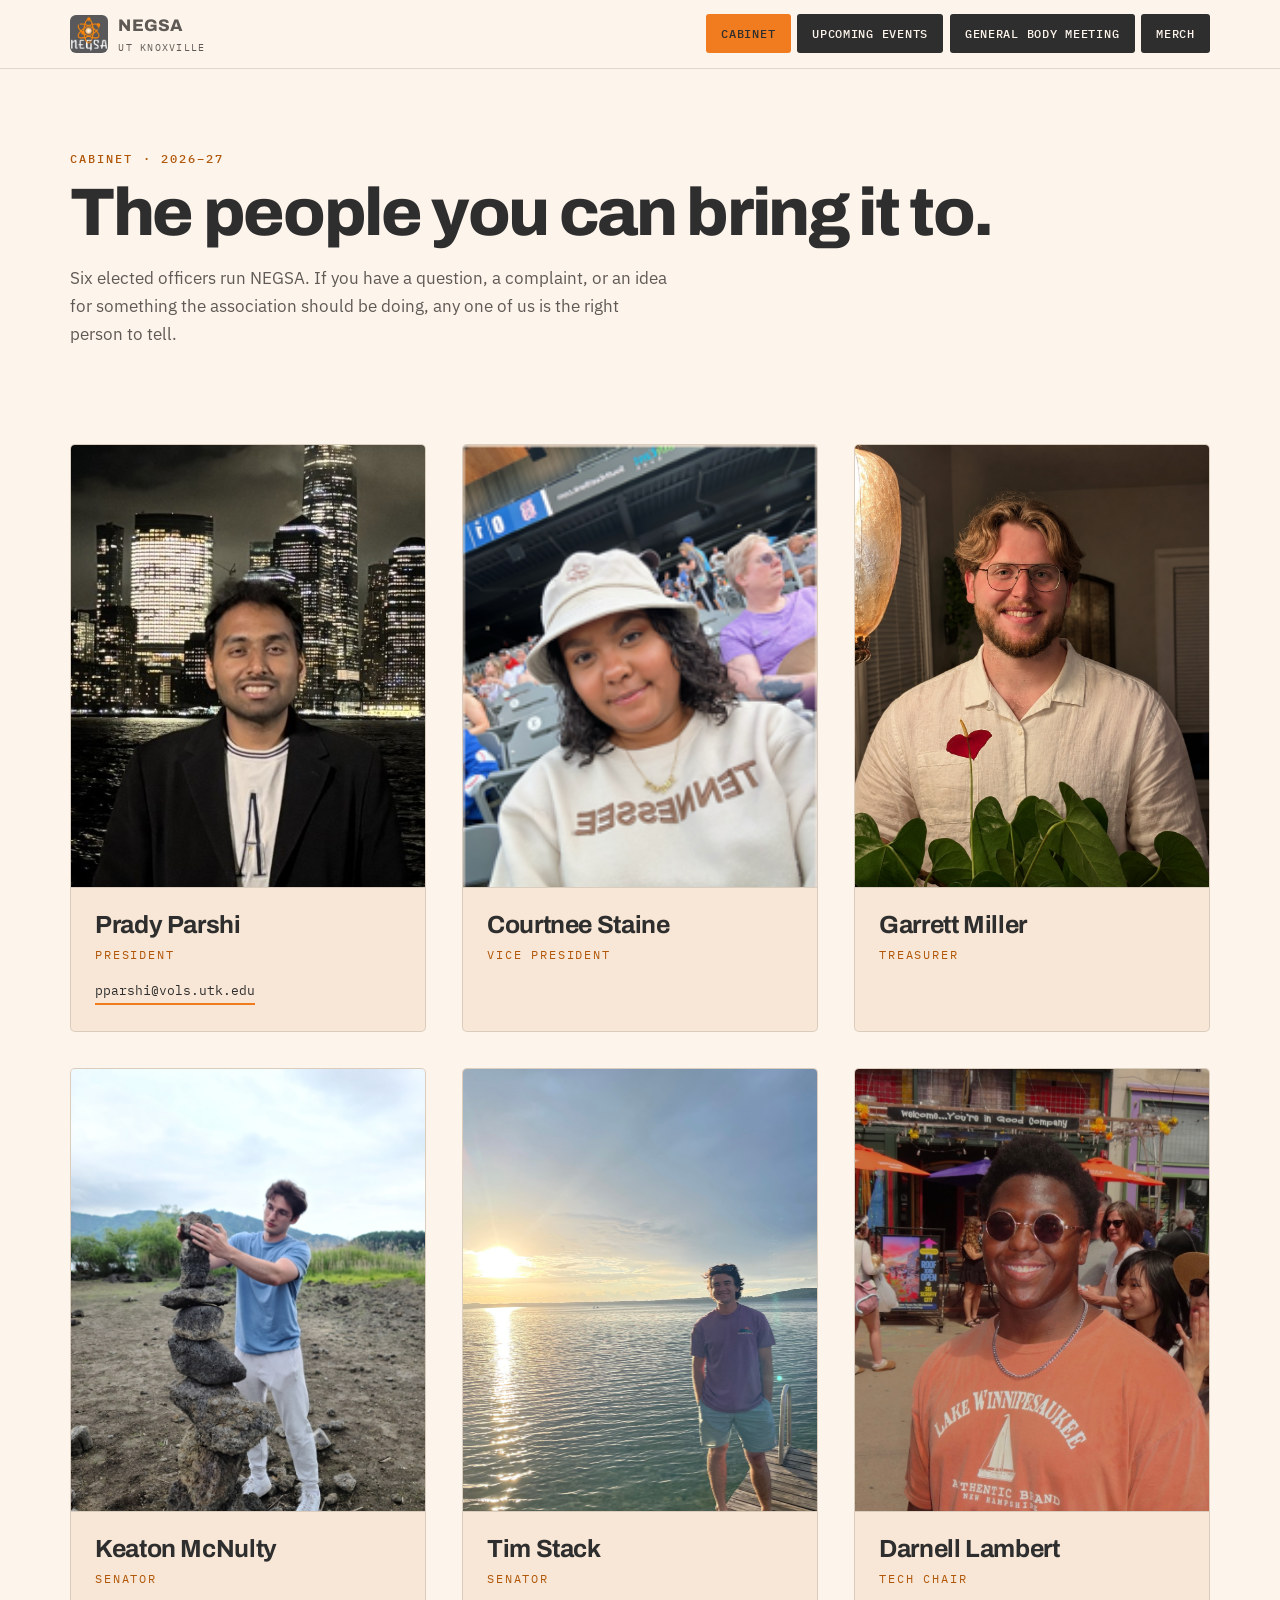
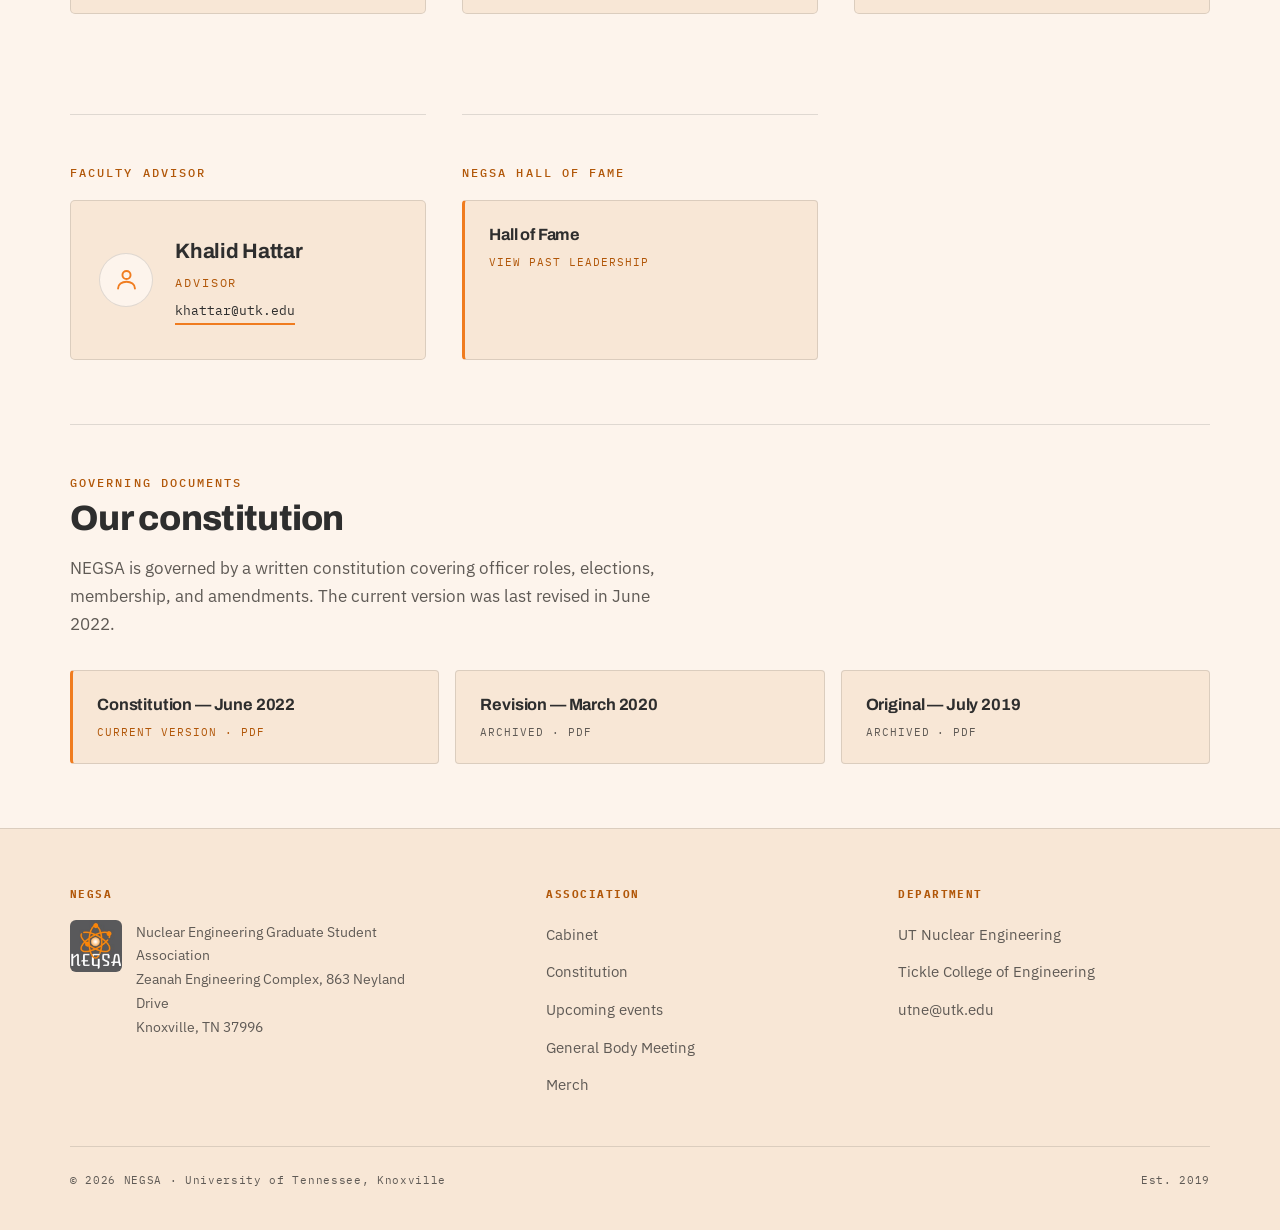
==== commit 875f4123: "Added Hall of Fame" ====
--- a/cabinet.html
+++ b/cabinet.html
@@ -47,7 +47,7 @@
     <div class="roster">
 
       <div class="roster-row">
-        <div class="portrait"><img src="prady.jpg" alt="Prady Parshi"></div>
+        <div class="portrait"><img src="Committee/Executive/prady.jpg" alt="Prady Parshi"></div>
         <div class="caption">
           <h2>Prady Parshi</h2>
           <p class="role">President</p>
@@ -56,7 +56,7 @@
       </div>
 
       <div class="roster-row">
-        <div class="portrait"><img src="courtneepicture.png" alt="Courtnee Staine"></div>
+        <div class="portrait"><img src="Committee/Executive/courtneepicture.png" alt="Courtnee Staine"></div>
         <div class="caption">
           <h2>Courtnee Staine</h2>
           <p class="role">Vice President</p>
@@ -64,7 +64,7 @@
       </div>
 
       <div class="roster-row">
-        <div class="portrait"><img src="garrett.jpg" alt="Garrett Miller"></div>
+        <div class="portrait"><img src="Committee/Executive/garrett.jpg" alt="Garrett Miller"></div>
         <div class="caption">
           <h2>Garrett Miller</h2>
           <p class="role">Treasurer</p>
@@ -72,7 +72,7 @@
       </div>
 
       <div class="roster-row">
-        <div class="portrait"><img src="keaton.jpg" alt="Keaton McNulty"></div>
+        <div class="portrait"><img src="Committee/Executive/keaton.jpg" alt="Keaton McNulty"></div>
         <div class="caption">
           <h2>Keaton McNulty</h2>
           <p class="role">Senator</p>
@@ -80,7 +80,7 @@
       </div>
 
       <div class="roster-row">
-        <div class="portrait"><img src="timpicture.png" alt="Tim Stack"></div>
+        <div class="portrait"><img src="Committee/Executive/timpicture.png" alt="Tim Stack"></div>
         <div class="caption">
           <h2>Tim Stack</h2>
           <p class="role">Senator</p>
@@ -88,13 +88,12 @@
       </div>
 
       <div class="roster-row">
-        <div class="portrait"><img src="Darnell Lambert.jpeg" alt="Darnell Lambert"></div>
+        <div class="portrait"><img src="Committee/Executive/Darnell Lambert.jpeg" alt="Darnell Lambert"></div>
         <div class="caption">
           <h2>Darnell Lambert</h2>
           <p class="role">Tech Chair</p>
         </div>
       </div>
-    </div>
 
     <div class="advisor-block">
       <p class="eyebrow">Faculty advisor</p>
@@ -113,20 +112,32 @@
       </div>
     </div>
 
+    <div class="hof-block">
+      <p class="eyebrow">NEGSA Hall of Fame</p>
+
+      <div class="hof-doc-list">
+        <a class="doc-link current" href="halloffame.html" target="_blank" rel="noopener">
+          <b>Hall of Fame</b>
+          <span>View Past Leadership</span>
+        </a>
+    </div>
+  </div>
+</div>
+
     <div class="docs-block">
       <p class="eyebrow">Governing documents</p>
       <h2 class="h2" style="font-size:clamp(1.6rem,3vw,2.2rem)">Our constitution</h2>
       <p class="lede">NEGSA is governed by a written constitution covering officer roles, elections, membership, and amendments. The current version was last revised in June 2022.</p>
       <div class="doc-list">
-        <a class="doc-link current" href="NEGSA-Constitution-2022.pdf" target="_blank" rel="noopener">
+        <a class="doc-link current" href="Committee/Constitutions/NEGSA-Constitution-2022.pdf" target="_blank" rel="noopener">
           <b>Constitution &mdash; June 2022</b>
           <span>Current version &middot; PDF</span>
         </a>
-        <a class="doc-link" href="NEGSA-Constitution-2020.pdf" target="_blank" rel="noopener">
+        <a class="doc-link" href="Committee/Constitutions/NEGSA-Constitution-2020.pdf" target="_blank" rel="noopener">
           <b>Revision &mdash; March 2020</b>
           <span>Archived &middot; PDF</span>
         </a>
-        <a class="doc-link" href="NEGSA-Constitution-2019.pdf" target="_blank" rel="noopener">
+        <a class="doc-link" href="Committee/Constitutions/NEGSA-Constitution-2019.pdf" target="_blank" rel="noopener">
           <b>Original &mdash; July 2019</b>
           <span>Archived &middot; PDF</span>
         </a>
--- a/style.css
+++ b/style.css
@@ -294,6 +294,12 @@
   border:1px solid var(--rule);border-radius:5px;background:var(--paper-deep);
   padding:1.4rem 1.75rem;max-width:430px;
   transition:border-color .2s ease;
+}
+.advisor-card,
+.hof-doc-list .doc-link {
+    width: 100%;
+    max-width: 430px;
+    height: 160px;
 }
 .advisor-card:hover{border-color:var(--orange)}
 .advisor-icon{
@@ -383,3 +389,130 @@
   .event-tag{justify-self:start}
   .foot-grid{grid-template-columns:1fr}
 }
+/* ---------- Meeting Minutes ---------- */
+.minutes-block {margin-left: 4rem; margin-right: 4rem; margin-bottom: 6rem; margin-top: 4rem;}
+/* ---------- Hall of Fame ---------- */
+.hof-hero {
+    padding: clamp(3rem,7vw,5rem) 0 clamp(2rem,4vw,3rem);
+}
+
+.hof-hero h1 {
+    font-family: "Archivo", sans-serif;
+    font-weight: 800;
+    font-size: clamp(2.4rem,6vw,4.2rem);
+    line-height: .98;
+    letter-spacing: -.035em;
+    margin: .8rem 0 1.1rem;
+}
+
+.hof-block {
+    margin-top: 4rem;
+    padding-top: 3rem;
+    border-top: 1px solid var(--rule);
+}
+
+.hof-doc-list {
+    display: grid;
+    grid-template-columns: minmax(0, 1fr);
+    max-width: 430px;
+    margin-top: 1.1rem;
+}
+
+.hof-list {
+    display: grid;
+    gap: 0;
+    margin: 0 0 5rem;
+}
+
+.hof-person {
+    display: grid;
+    grid-template-columns: 1fr 180px auto;
+    gap: 1.75rem;
+    align-items: center;
+
+    padding: 1.5rem 0;
+    border-bottom: 1px solid var(--rule);
+
+    transition: padding-left .2s ease;
+}
+
+.hof-person:hover {
+    padding-left: .85rem;
+}
+
+.hof-year {
+    font-family: "IBM Plex Mono", monospace;
+    font-size: .78rem;
+    font-weight: 600;
+    letter-spacing: .06em;
+    text-transform: uppercase;
+    color: var(--orange-deep);
+}
+
+.hof-person h2 {
+    font-family: "Archivo", sans-serif;
+    font-weight: 700;
+    font-size: 1.15rem;
+    letter-spacing: -.01em;
+}
+
+.hof-link {
+    font-family: "IBM Plex Mono", monospace;
+    font-size: .66rem;
+    letter-spacing: .1em;
+    text-transform: uppercase;
+    padding: .35rem .7rem;
+    border: 1px solid var(--rule);
+    border-radius: 2px;
+    text-decoration: none;
+    color: var(--ink-soft);
+}
+
+.hof-link:hover {
+    border-color: var(--orange);
+    color: var(--orange-deep);
+}
+.hof-position {
+    font-family: "IBM Plex Mono", monospace;
+    font-size: .66rem;
+    letter-spacing: .1em;
+    text-transform: uppercase;
+
+    padding: .35rem .7rem;
+    border: 1px solid currentColor;
+    border-radius: 2px;
+
+    justify-self: start;
+    white-space: nowrap;
+}
+.hof-position.president {
+    color: var(--orange-deep);
+}
+
+.hof-position.vice-president {
+    color: var(--ink-soft);
+}
+
+.hof-position.treasurer {
+    color: #3F7D58;
+}
+
+.hof-position.secretary {
+    color: #3E6F9E;
+}
+.hof-position.tech {
+    color: #8A5A9B;
+}
+
+@media (max-width: 760px) {
+    .hof-person {
+        grid-template-columns: 1fr;
+        gap: .5rem;
+    }
+
+    .hof-position,
+    .hof-link {
+        justify-self: start;
+    }
+}
+
